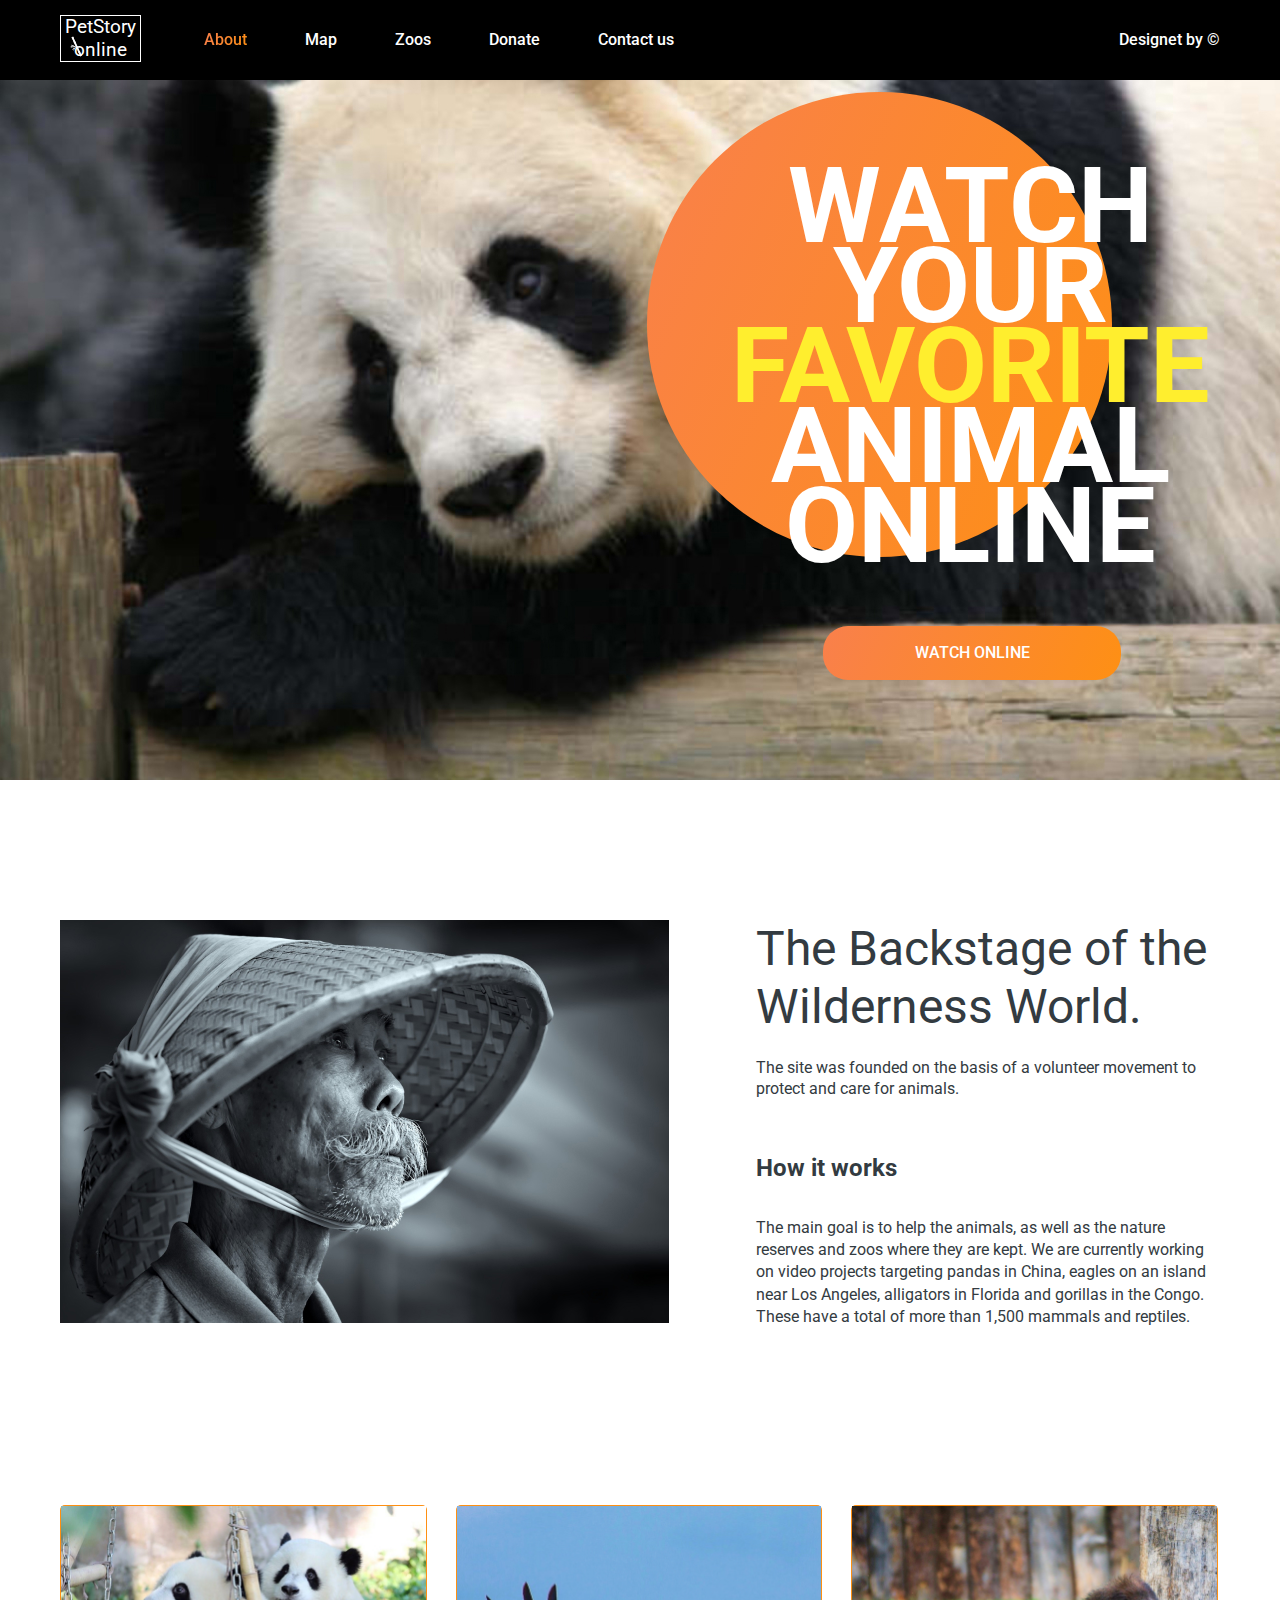
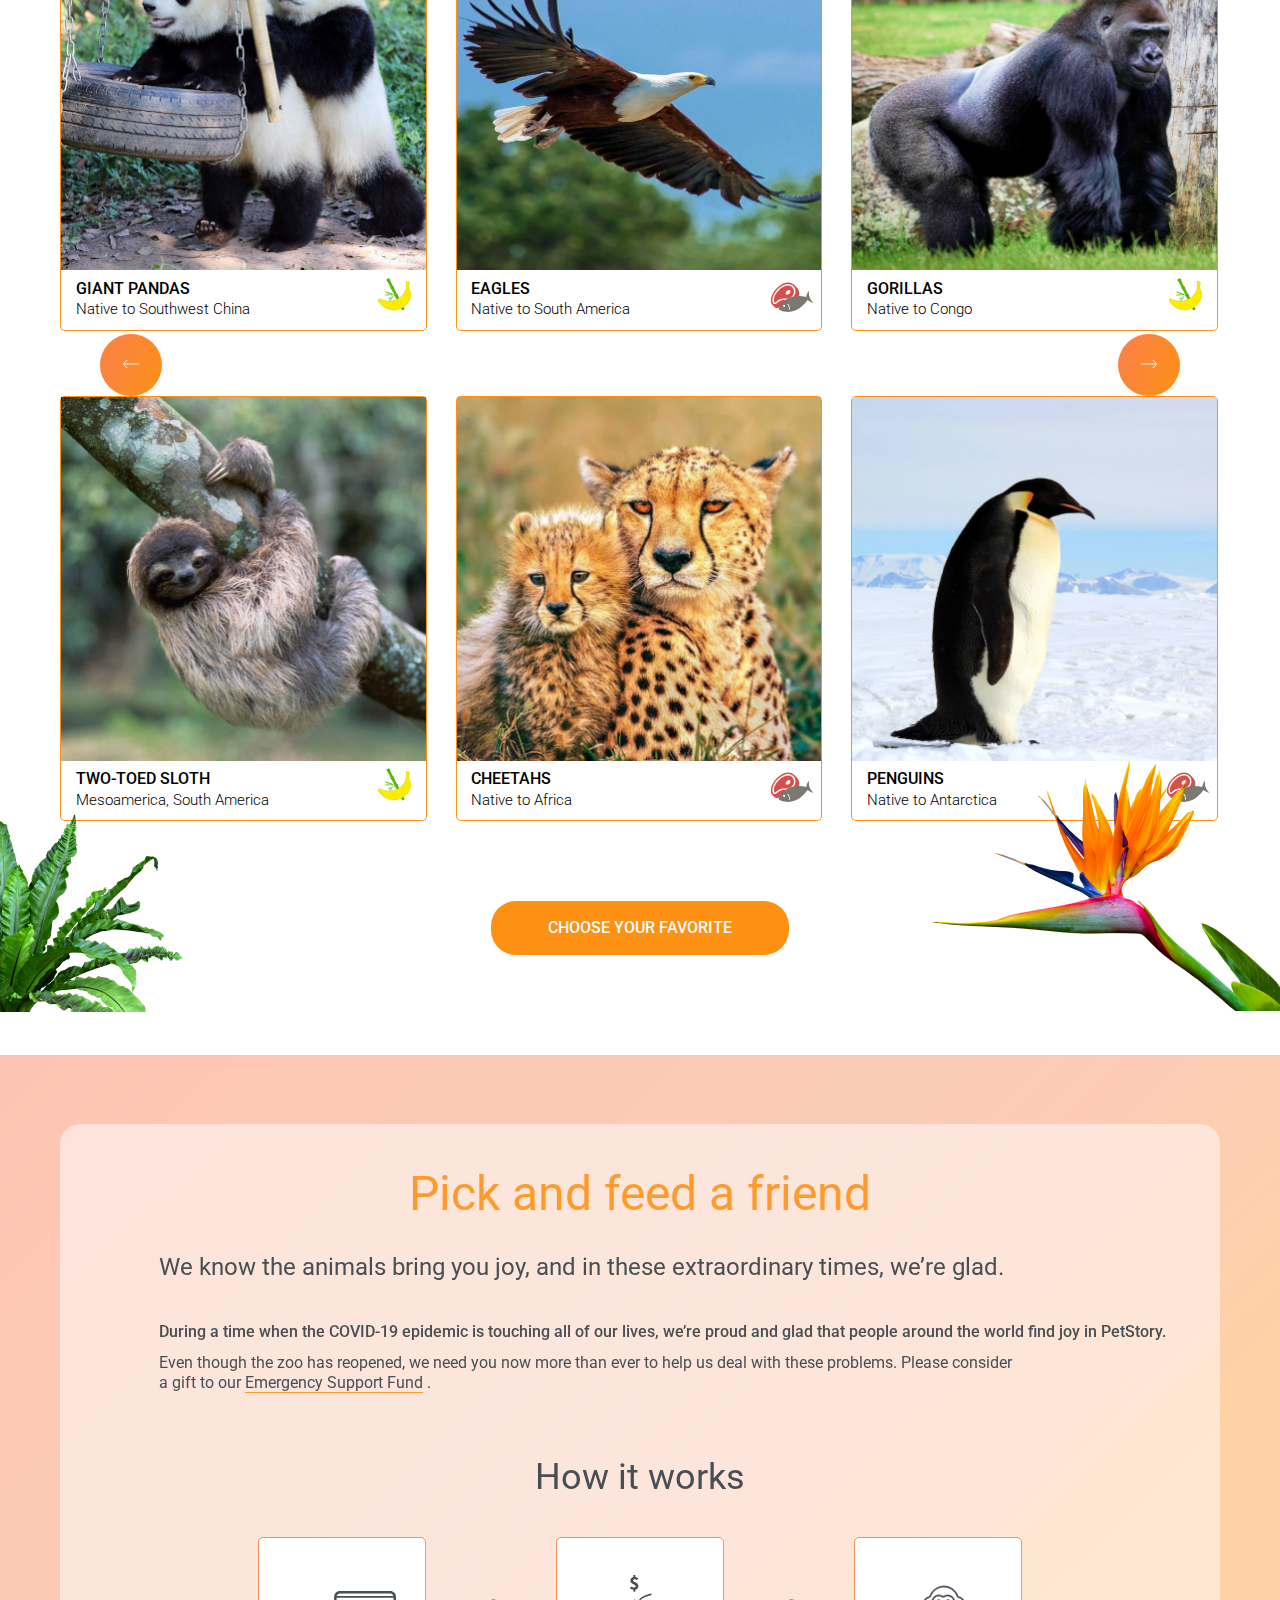
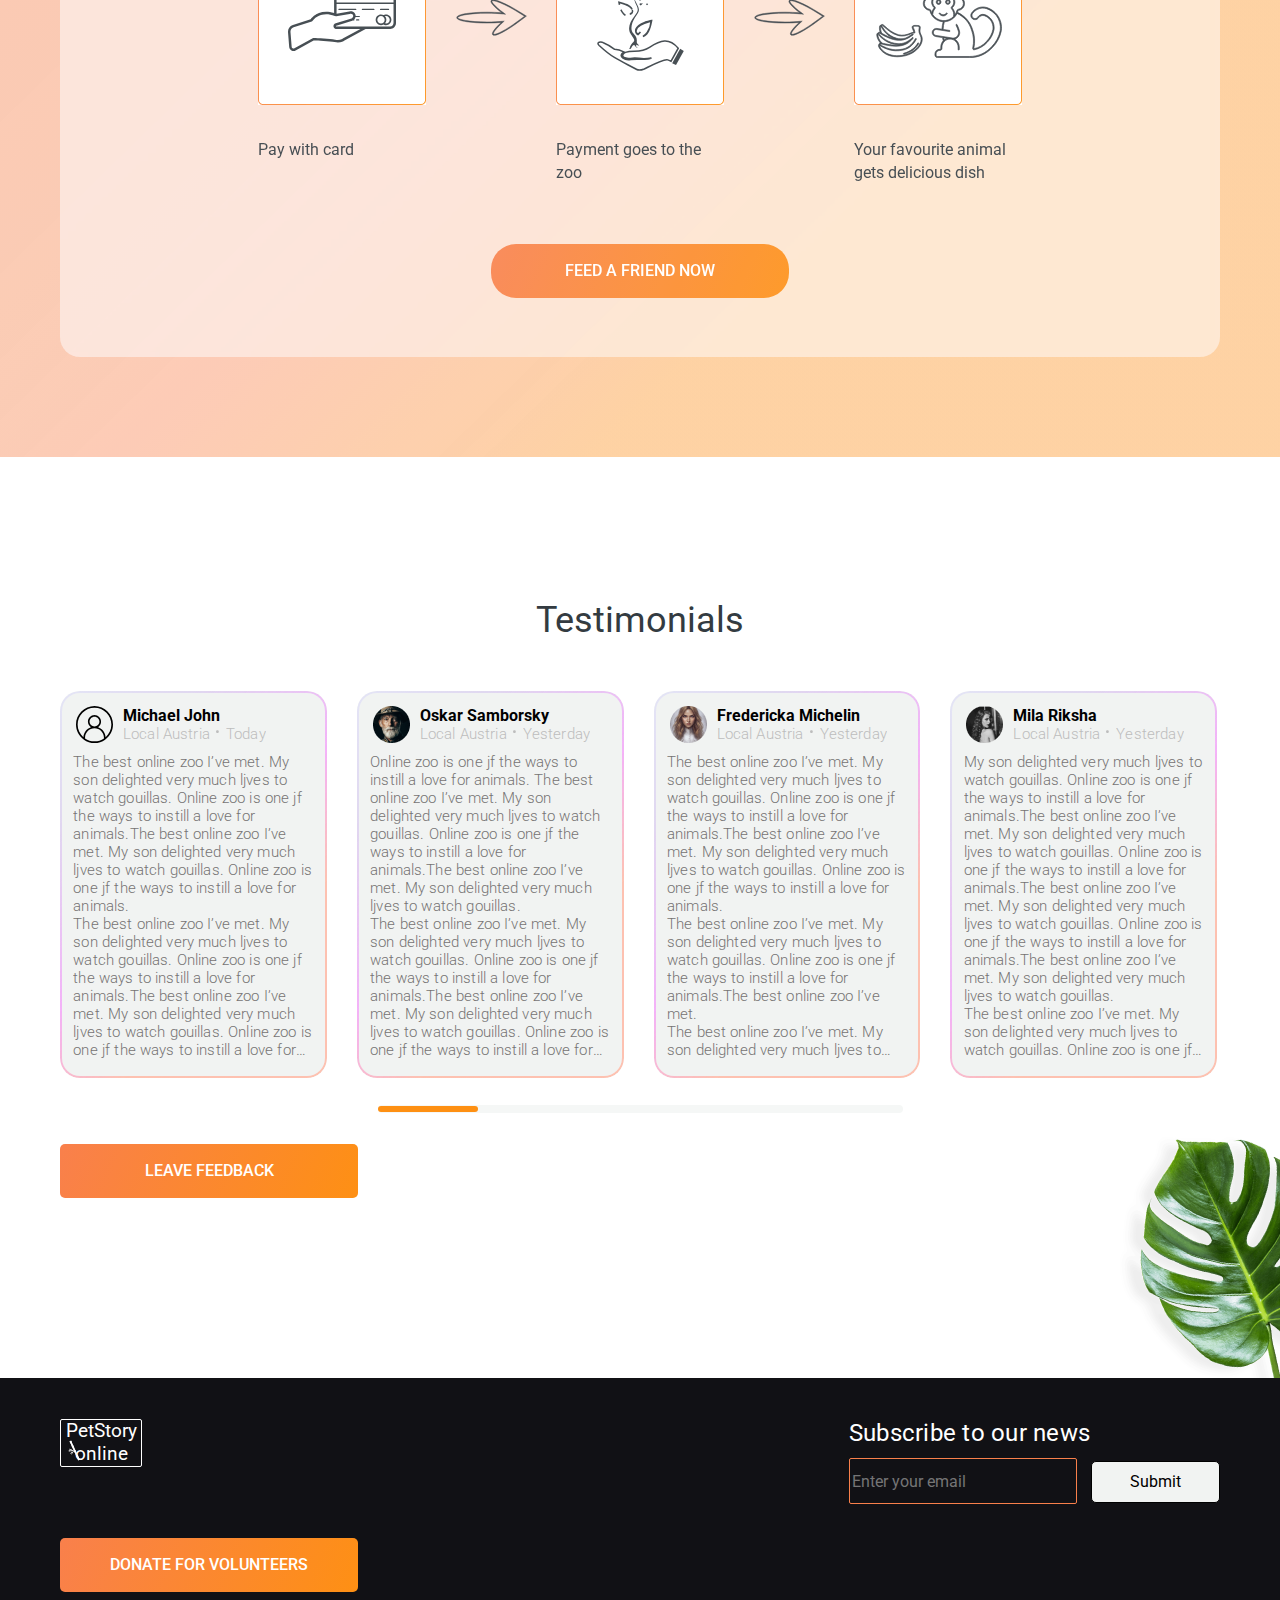
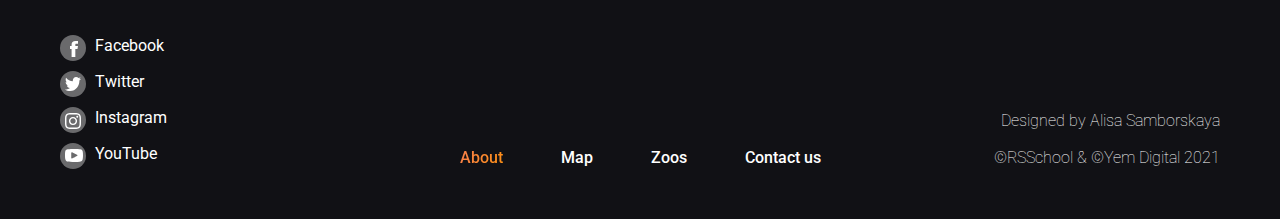
==== pages/main/index.html @ 72abf8b3 "feat: add project" ====
<!DOCTYPE html>
<html lang="en">
<head>
    <meta charset="UTF-8">
    <meta http-equiv="X-UA-Compatible" content="IE=edge">
    <meta name="viewport" content="width=device-width, initial-scale=1.0">
    <title>online-zoo</title>
    <link rel="preconnect" href="https://fonts.gstatic.com" crossorigin>
    <link href="https://fonts.googleapis.com/css2?family=Roboto:wght@100;300;400;500;700&display=swap" rel="stylesheet">
    <link rel="stylesheet" href="../../assets/style/normalize.css">
    <link rel="stylesheet" href="../main/style.css">
</head>
<body>
    <section class="section1">
        <header class="header">
            <div class="container container_header">
                <div class="wrapper-header"> 
                    <div class="logo logo_header">
                        <a class="a-logo" href="index.html">
                            <h1>PetStory online</h1>
                            <img class="bamboo " src="../../assets/icons/bamboo.svg" alt="bamboo">
                        </a>
                    </div>
                    <nav class="nav nav_burger">
                        <div class="window-close">
                            <span class="close-line line1"></span>
                            <span class="close-line line2"></span>
                        </div>
                        <ul class="nav-list nav-list_burger">
                            <li class="nav-item nav-item_burger">
                                <p>PetStory online</p>
                                <img class="bamboo bamboo_orange" src="../../assets/icons/bamboo_orange.svg" alt="bamboo">
                            </li>
                            <li class="nav-item nav-item_burger"><a class="about about_burger" href="index.html">About</a></li>
                            <li class="nav-item nav-item_burger"><a href="#">Map</a></li>
                            <li class="nav-item nav-item_burger"><a href="#">Zoos</a></li>
                            <li class="nav-item nav-item_burger"><a href="../donate/index.html">Donate</a></li>
                            <li class="nav-item nav-item_burger"><a href="#">Contact us</a></li>
                            <li class="nav-item nav-item_burger"><a class="designet" href="https://www.figma.com/">Designet by ©</a></li>
                        </ul>
                    </nav>
                    <div class="header-burger">
                        <span class="burger-line line-first"></span>
                        <span class="burger-line line-second"></span>
                        <span class="burger-line line-third"></span>
                    </div>
                </div>
            </div>
        </header>
        <div class="container"> 
            <div class="ellipse"></div>
            <h2 class="h2-sect1">
                Watch your <span class="favorite">favorite</span> animal online
            </h2>
            <form class="form-watch" action="#">
                <button class="button-watch">watch online</button>
            </form>
        </div>        
    </section>
    <section class="section2">
        <div class="container">
            <img class="flower" src="../../assets/images/flower_foto1.png" alt="flower">
            <div class="wrap-backstage">
                <img class="bamboo-cap" src="../../assets/images/bamboo-cap.jpg" alt="bamboo-cap">
                <div class="text-backstage">
                    <h2 class=" h2 h2-sect2">
                        The Backstage of the Wilderness World.
                    </h2>
                    <p class="the-site">
                        The site was founded on the basis of a volunteer
                        movement to protect and care for animals.
                    </p>
                    <h4 class="h4">How it works </h4>
                    <p class="main-goal">
                        The main goal is to help the animals,
                        as well as the nature reserves and zoos where they are kept.
                        We are currently working on video projects targeting pandas
                        in China, eagles on an island near Los Angeles, alligators
                        in Florida and gorillas in the Congo. These have a total of
                        more than 1,500 mammals and reptiles.
                    </p>
                </div>
            </div>
        </div>
    </section>
    <section class="section3">
        <div class="container">
            <!-- <div class="wrap-slider"> -->
                <!-- <div class="wrap-cards wrap-cards_dublicate">
                    <div class="card card1">
                        <img class="img-card" src="../../assets/images/coala.jpg" alt="coala">
                        <div class="discription">
                            <p class="animal-name">giant Pandas</p>
                            <p class="native">Native to Southwest China</p>
                            <img class="banana" src="../../assets/icons/banana-bamboo_icon.svg" alt="banana">
                        </div>
                    </div>
                    <div class="card card2">
                        <img class="img-card" src="../../assets/images/eagles.jpg" alt="eagles">
                        <div class="discription">
                            <p class="animal-name">Eagles</p>
                            <p class="native">Native to South America</p>
                            <img class="meet" src="../../assets/icons/meet-fish_icon.svg" alt="meet-fish">
                        </div>
                    </div>
                    <div class="card card3">
                        <img class="img-card" src="../../assets/images/gorillas.jpg" alt="gorillas">
                        <div class="discription">
                            <p class="animal-name">Gorillas</p>
                            <p class="native">Native to Congo</p>
                            <img class="banana" src="../../assets/icons/banana-bamboo_icon.svg" alt="banana">
                        </div>
                    </div>
                    <div class="card card4">
                        <img class="img-card" src="../../assets/images/lemur.jpg" alt="lemur">
                        <div class="discription">
                            <p class="animal-name">Two-toed Sloth</p>
                            <p class="native">Mesoamerica, South America</p>
                            <img class="banana" src="../../assets/icons/banana-bamboo_icon.svg" alt="banana">
                        </div>
                    </div>
                    <div class="card card5">
                        <img class="img-card" src="../../assets/images/cheetahs.jpg" alt="cheetahs">
                        <div class="discription">
                            <p class="animal-name">cheetahs</p>
                            <p class="native">Native to Africa</p>
                            <img class="meet" src="../../assets/icons/meet-fish_icon.svg" alt="meet-fish">
                        </div>
                    </div>
                    <div class="card card6">
                        <img class="img-card" src="../../assets/images/penguins.jpg" alt="penguins">
                        <div class="discription">
                            <p class="animal-name">Penguins</p>
                            <p class="native">Native to Antarctica</p>
                            <img class="meet" src="../../assets/icons/meet-fish_icon.svg" alt="meet-fish">
                        </div>
                    </div>
                </div> -->
                <div class="wrap-cards">
                    <div class="card card1">
                        <img class="img-card" src="../../assets/images/coala.jpg" alt="coala">
                        <div class="discription">
                            <p class="animal-name">giant Pandas</p>
                            <p class="native">Native to Southwest China</p>
                            <img class="banana" src="../../assets/icons/banana-bamboo_icon.svg" alt="banana">
                        </div>
                    </div>
                    <div class="card card2">
                        <img class="img-card" src="../../assets/images/eagles.jpg" alt="eagles">
                        <div class="discription">
                            <p class="animal-name">Eagles</p>
                            <p class="native">Native to South America</p>
                            <img class="meet" src="../../assets/icons/meet-fish_icon.svg" alt="meet-fish">
                        </div>
                    </div>
                    <div class="card card3">
                        <img class="img-card" src="../../assets/images/gorillas.jpg" alt="gorillas">
                        <div class="discription">
                            <p class="animal-name">Gorillas</p>
                            <p class="native">Native to Congo</p>
                            <img class="banana" src="../../assets/icons/banana-bamboo_icon.svg" alt="banana">
                        </div>
                    </div>
                    <div class="card card4">
                        <img class="img-card" src="../../assets/images/lemur.jpg" alt="lemur">
                        <div class="discription">
                            <p class="animal-name">Two-toed Sloth</p>
                            <p class="native">Mesoamerica, South America</p>
                            <img class="banana" src="../../assets/icons/banana-bamboo_icon.svg" alt="banana">
                        </div>
                    </div>
                    <div class="card card5">
                        <img class="img-card" src="../../assets/images/cheetahs.jpg" alt="cheetahs">
                        <div class="discription">
                            <p class="animal-name">cheetahs</p>
                            <p class="native">Native to Africa</p>
                            <img class="meet" src="../../assets/icons/meet-fish_icon.svg" alt="meet-fish">
                        </div>
                    </div>
                    <div class="card card6">
                        <img class="img-card" src="../../assets/images/penguins.jpg" alt="penguins">
                        <div class="discription">
                            <p class="animal-name">Penguins</p>
                            <p class="native">Native to Antarctica</p>
                            <img class="meet" src="../../assets/icons/meet-fish_icon.svg" alt="meet-fish">
                        </div>
                    </div>
                </div>
            <!-- </div> -->
            <div class="arrow-next">
                <img class="v-next" src="../../assets/icons/Vector-next.svg" alt="next">
            </div>
            <div class="arrow-prev">
                <img class="v-prev" src="../../assets/icons/Vector-prev.svg" alt="prev">
            </div>
            <form class="form-choose" action="#">
                <button class="btn button-choose">choose your favorite</button>
            </form>
            <img class="palm-min" src="../../assets/images/palm_foto_min.png" alt="palm">
            <img class="palm" src="../../assets/images/palm_foto.png" alt="palm">
            <img class="strelitzia" src="../../assets/images/strelitzia.png" alt="strelitzia">
        </div>
    </section>
    <section class="section4">
        <div class="container container_sect4">
            <div class="wrap-feed">
                <h2 class="h2 h2-sect4">Pick and feed a friend</h2>
                <p class="p-sect4 we-know">We know the animals bring you joy, and in these 
                    extraordinary times, we’re glad. 
                </p>
                <p class="p-sect4 during-a-time">During a time when the COVID-19 epidemic
                    is touching all of our lives, we’re proud
                    and glad that people around the world find joy in PetStory.
                </p>
                <p class="p-sect4 even-though">Even though the zoo has reopened,
                    we need you now more than ever to help us deal with these problems.
                    Please consider a gift to our <a href="../donate/index.html">Emergency Support Fund</a> . 
                </p>
                <h3 class="h3 h3-sect4">How it works</h3>
                <div class="wrap-widjet">
                    <div class="widjet widjet1">
                        <img class="background-img" src="../../assets/images/background.jpg" alt="background">
                        <p class="p-widjet">Pay with card</p>
                        <img class="pay" src="../../assets/icons/pay.svg" alt="pay">
                    </div>
                    <img class="vector vector1" src="../../assets/icons/Vector.svg" alt="Vector">
                    <img class="arrow-tablet arrow-tablet1" src="../../assets/icons/arrow-tablet.svg" alt="arrow">
                    <div class="widjet widjet2">
                        <img class="background-img" src="../../assets/images/background.jpg" alt="background">
                        <p class="p-widjet">Payment goes to the zoo</p> 
                        <img class="zoo" src="../../assets/icons/zoo.svg" alt="zoo">
                    </div>
                    <img class="vector vector2" src="../../assets/icons/Vector.svg" alt="Vector">
                    <img class="arrow-tablet arrow-tablet2" src="../../assets/icons/arrow-tablet.svg" alt="arrow">
                    <div class="widjet widjet3">
                        <img class="background-img" src="../../assets/images/background.jpg" alt="background">
                        <p class="p-widjet">Your favourite animal gets delicious dish</p>
                        <img class="monkey" src="../../assets/icons/monkey.svg" alt="monkey">
                    </div>
                </div>
                <form class="form-widjet" action="../donate/index.html">
                    <button class="btn btn-widjet">Feed a friend now</button>
                </form>
            </div>
        </div>
    </section>
    <section class="section5">
        <div class="container">
            <h3 class="h3 h3-sect5">Testimonials</h3>
                <div class="pop-up">
                    <div class="pop-up-content">
                        <div class="pop-up-close">
                            <span class="close-line line1"></span>
                            <span class="close-line line2"></span>
                        </div>
                        <div class="testimonial_pop-up">
                            <p class="name"><b>Michael John</b></p>                        
                            <div class="location">
                                <p class="text-testimonial local">Local Austria</p>
                                <img class="dot" src="../../assets/icons/dot.svg" alt="dot">
                                <p class="text-testimonial local">Today</p>
                            </div>
                            <div class="text-terminationals">
                                <p class="text-testimonial_pop-up">
                                    The best online zoo I’ve met. My son delighted very much ljves
                                    to watch gouillas. Online zoo is one jf the ways to instill a love
                                    for animals.The best online zoo I’ve met. My son delighted very much
                                    ljves to watch gouillas. Online zoo is one jf the ways to instill a love
                                    for animals.<br>
                                    The best online zoo I’ve met. My son delighted very much ljves to watch gouillas.
                                    Online zoo is one jf the ways to instill a love for animals.The best online zoo I’ve met.
                                    My son delighted very much ljves to watch gouillas. Online zoo is one jf the ways to instill a love for animals.
                                    
                                </p>
                            </div>
                        </div>
                    </div>
                </div>
            <div class="wrap-testimonials">
                <div class="testimonial testimonial1">
                    <p class="name"><b>Michael John</b></p>                        
                    <div class="location">
                        <p class="text-testimonial local">Local Austria</p>
                        <img class="dot" src="../../assets/icons/dot.svg" alt="dot">
                        <p class="text-testimonial local">Today</p>
                    </div>
                    <div class="text-terminationals">
                        <p class="text-testimonial">
                            The best online zoo I’ve met. My son delighted very much ljves
                            to watch gouillas. Online zoo is one jf the ways to instill a love
                            for animals.The best online zoo I’ve met. My son delighted very much
                            ljves to watch gouillas. Online zoo is one jf the ways to instill a love
                            for animals.<br>
                            The best online zoo I’ve met. My son delighted very much ljves to watch gouillas.
                            Online zoo is one jf the ways to instill a love for animals.The best online zoo I’ve met.
                            My son delighted very much ljves to watch gouillas. Online zoo is one jf the ways to instill a love for animals.
                            
                        </p>
                    </div>
                </div>
                <div class="testimonial testimonial2">
                    <p class="name"><b>Oskar Samborsky</b></p>                        
                    <div class="location">
                        <p class="text-testimonial local">Local Austria</p>
                        <img class="dot" src="../../assets/icons/dot.svg" alt="dot">
                        <p class="text-testimonial local">Yesterday</p>
                    </div>
                    <div class="text-terminationals">
                        <p class="text-testimonial">
                            Online zoo is one jf the ways to instill a love for animals.
                            The best online zoo I’ve met. My son delighted very much ljves
                            to watch gouillas. Online zoo is one jf the ways to instill a
                            love for animals.The best online zoo I’ve met. My son delighted
                            very much ljves to watch gouillas.<br> 
                            The best online zoo I’ve met. My son delighted very much ljves
                            to watch gouillas. Online zoo is one jf the ways to instill a
                            love for animals.The best online zoo I’ve met. My son delighted
                            very much ljves to watch gouillas. Online zoo is one jf the ways
                            to instill a love for animals.
                            The best online zoo I’ve met. My son delighted very much ljves to
                            watch gouillas. Online zoo is one jf the ways to instill a love for
                            animals.The best online zoo I’ve met. My son delighted very much ljves
                            to watch gouillas. Online zoo is one jf the ways to instill a love for animals.
                        </p>
                    </div>
                </div>
                <div class="testimonial testimonial3">
                    <p class="name"><b>Fredericka Michelin</b></p>                        
                    <div class="location">
                        <p class="text-testimonial local">Local Austria</p>
                        <img class="dot" src="../../assets/icons/dot.svg" alt="dot">
                        <p class="text-testimonial local">Yesterday</p>
                    </div>
                    <div class="text-terminationals">
                        <p class="text-testimonial">
                            The best online zoo I’ve met. My son delighted very much ljves
                            to watch gouillas. Online zoo is one jf the ways to instill a love
                            for animals.The best online zoo I’ve met. My son delighted very much
                            ljves to watch gouillas. Online zoo is one jf the ways to instill a love
                            for animals.<br>
                            The best online zoo I’ve met. My son delighted very much ljves to watch gouillas.
                            Online zoo is one jf the ways to instill a love for animals.The best online zoo I’ve met.<br>
                            The best online zoo I’ve met. My son delighted very much ljves to watch gouillas.
                            Online zoo is one jf the ways to instill a love for animals.The best online zoo I’ve met.
                            My son delighted very much ljves to watch gouillas. Online zoo is one jf the ways to instill a love for animals.
                        </p>
                    </div>
                </div>
                <div class="testimonial testimonial4">
                    <p class="name"><b>Mila Riksha</b></p>                        
                    <div class="location">
                        <p class="text-testimonial local">Local Austria</p>
                        <img class="dot" src="../../assets/icons/dot.svg" alt="dot">
                        <p class="text-testimonial local">Yesterday</p>
                    </div>
                    <div class="text-terminationals">
                        <p class="text-testimonial">
                            My son delighted very much ljves to watch gouillas. Online zoo is one
                            jf the ways to instill a love for animals.The best online zoo I’ve met.
                            My son delighted very much ljves to watch gouillas. Online zoo is one jf the 
                            ways to instill a love for animals.The best online zoo I’ve met. My son delighted
                            very much ljves to watch gouillas. Online zoo is one jf the ways to instill a love
                            for animals.The best online zoo I’ve met. My son delighted very much ljves to watch gouillas.<br>
                            The best online zoo I’ve met. My son delighted very much ljves to watch gouillas.
                            Online zoo is one jf the ways to instill a love for animals.The best online zoo I’ve met.
                            My son delighted very much ljves to watch gouillas. Online zoo is one jf the ways to instill a love for animals.                            
                        </p>
                    </div>
                </div>
                <div class="testimonial testimonial1">
                    <p class="name"><b>Michael John</b></p>                        
                    <div class="location">
                        <p class="text-testimonial local">Local Austria</p>
                        <img class="dot" src="../../assets/icons/dot.svg" alt="dot">
                        <p class="text-testimonial local">Today</p>
                    </div>
                    <div class="text-terminationals">
                        <p class="text-testimonial">
                            The best online zoo I’ve met. My son delighted very much ljves
                            to watch gouillas. Online zoo is one jf the ways to instill a love
                            for animals.The best online zoo I’ve met. My son delighted very much
                            ljves to watch gouillas. Online zoo is one jf the ways to instill a love
                            for animals.<br>
                            The best online zoo I’ve met. My son delighted very much ljves to watch gouillas.
                            Online zoo is one jf the ways to instill a love for animals.The best online zoo I’ve met.
                            My son delighted very much ljves to watch gouillas. Online zoo is one jf the ways to instill a love for animals.
                            
                        </p>
                    </div>
                </div>
                <div class="testimonial testimonial2">
                    <p class="name"><b>Oskar Samborsky</b></p>                        
                    <div class="location">
                        <p class="text-testimonial local">Local Austria</p>
                        <img class="dot" src="../../assets/icons/dot.svg" alt="dot">
                        <p class="text-testimonial local">Yesterday</p>
                    </div>
                    <div class="text-terminationals">
                        <p class="text-testimonial">
                            Online zoo is one jf the ways to instill a love for animals.
                            The best online zoo I’ve met. My son delighted very much ljves
                            to watch gouillas. Online zoo is one jf the ways to instill a
                            love for animals.The best online zoo I’ve met. My son delighted
                            very much ljves to watch gouillas.<br> 
                            The best online zoo I’ve met. My son delighted very much ljves
                            to watch gouillas. Online zoo is one jf the ways to instill a
                            love for animals.The best online zoo I’ve met. My son delighted
                            very much ljves to watch gouillas. Online zoo is one jf the ways
                            to instill a love for animals.
                            The best online zoo I’ve met. My son delighted very much ljves to
                            watch gouillas. Online zoo is one jf the ways to instill a love for
                            animals.The best online zoo I’ve met. My son delighted very much ljves
                            to watch gouillas. Online zoo is one jf the ways to instill a love for animals.
                        </p>
                    </div>
                </div>
                <div class="testimonial testimonial3">
                    <p class="name"><b>Fredericka Michelin</b></p>                        
                    <div class="location">
                        <p class="text-testimonial local">Local Austria</p>
                        <img class="dot" src="../../assets/icons/dot.svg" alt="dot">
                        <p class="text-testimonial local">Yesterday</p>
                    </div>
                    <div class="text-terminationals">
                        <p class="text-testimonial">
                            The best online zoo I’ve met. My son delighted very much ljves
                            to watch gouillas. Online zoo is one jf the ways to instill a love
                            for animals.The best online zoo I’ve met. My son delighted very much
                            ljves to watch gouillas. Online zoo is one jf the ways to instill a love
                            for animals.<br>
                            The best online zoo I’ve met. My son delighted very much ljves to watch gouillas.
                            Online zoo is one jf the ways to instill a love for animals.The best online zoo I’ve met.<br>
                            The best online zoo I’ve met. My son delighted very much ljves to watch gouillas.
                            Online zoo is one jf the ways to instill a love for animals.The best online zoo I’ve met.
                            My son delighted very much ljves to watch gouillas. Online zoo is one jf the ways to instill a love for animals.
                        </p>
                    </div>
                </div>
                <div class="testimonial testimonial4">
                    <p class="name"><b>Mila Riksha</b></p>                        
                    <div class="location">
                        <p class="text-testimonial local">Local Austria</p>
                        <img class="dot" src="../../assets/icons/dot.svg" alt="dot">
                        <p class="text-testimonial local">Yesterday</p>
                    </div>
                    <div class="text-terminationals">
                        <p class="text-testimonial">
                            My son delighted very much ljves to watch gouillas. Online zoo is one
                            jf the ways to instill a love for animals.The best online zoo I’ve met.
                            My son delighted very much ljves to watch gouillas. Online zoo is one jf the 
                            ways to instill a love for animals.The best online zoo I’ve met. My son delighted
                            very much ljves to watch gouillas. Online zoo is one jf the ways to instill a love
                            for animals.The best online zoo I’ve met. My son delighted very much ljves to watch gouillas.<br>
                            The best online zoo I’ve met. My son delighted very much ljves to watch gouillas.
                            Online zoo is one jf the ways to instill a love for animals.The best online zoo I’ve met.
                            My son delighted very much ljves to watch gouillas. Online zoo is one jf the ways to instill a love for animals.                            
                        </p>
                    </div>
                </div>
                <div class="testimonial testimonial1">
                    <p class="name"><b>Michael John</b></p>                        
                    <div class="location">
                        <p class="text-testimonial local">Local Austria</p>
                        <img class="dot" src="../../assets/icons/dot.svg" alt="dot">
                        <p class="text-testimonial local">Today</p>
                    </div>
                    <div class="text-terminationals">
                        <p class="text-testimonial">
                            The best online zoo I’ve met. My son delighted very much ljves
                            to watch gouillas. Online zoo is one jf the ways to instill a love
                            for animals.The best online zoo I’ve met. My son delighted very much
                            ljves to watch gouillas. Online zoo is one jf the ways to instill a love
                            for animals.<br>
                            The best online zoo I’ve met. My son delighted very much ljves to watch gouillas.
                            Online zoo is one jf the ways to instill a love for animals.The best online zoo I’ve met.
                            My son delighted very much ljves to watch gouillas. Online zoo is one jf the ways to instill a love for animals.
                            
                        </p>
                    </div>
                </div>
                <div class="testimonial testimonial2">
                    <p class="name"><b>Oskar Samborsky</b></p>                        
                    <div class="location">
                        <p class="text-testimonial local">Local Austria</p>
                        <img class="dot" src="../../assets/icons/dot.svg" alt="dot">
                        <p class="text-testimonial local">Yesterday</p>
                    </div>
                    <div class="text-terminationals">
                        <p class="text-testimonial">
                            Online zoo is one jf the ways to instill a love for animals.
                            The best online zoo I’ve met. My son delighted very much ljves
                            to watch gouillas. Online zoo is one jf the ways to instill a
                            love for animals.The best online zoo I’ve met. My son delighted
                            very much ljves to watch gouillas.<br> 
                            The best online zoo I’ve met. My son delighted very much ljves
                            to watch gouillas. Online zoo is one jf the ways to instill a
                            love for animals.The best online zoo I’ve met. My son delighted
                            very much ljves to watch gouillas. Online zoo is one jf the ways
                            to instill a love for animals.
                            The best online zoo I’ve met. My son delighted very much ljves to
                            watch gouillas. Online zoo is one jf the ways to instill a love for
                            animals.The best online zoo I’ve met. My son delighted very much ljves
                            to watch gouillas. Online zoo is one jf the ways to instill a love for animals.
                        </p>
                    </div>
                </div>
                <div class="testimonial testimonial3">
                    <p class="name"><b>Fredericka Michelin</b></p>                        
                    <div class="location">
                        <p class="text-testimonial local">Local Austria</p>
                        <img class="dot" src="../../assets/icons/dot.svg" alt="dot">
                        <p class="text-testimonial local">Yesterday</p>
                    </div>
                    <div class="text-terminationals">
                        <p class="text-testimonial">
                            The best online zoo I’ve met. My son delighted very much ljves
                            to watch gouillas. Online zoo is one jf the ways to instill a love
                            for animals.The best online zoo I’ve met. My son delighted very much
                            ljves to watch gouillas. Online zoo is one jf the ways to instill a love
                            for animals.<br>
                            The best online zoo I’ve met. My son delighted very much ljves to watch gouillas.
                            Online zoo is one jf the ways to instill a love for animals.The best online zoo I’ve met.<br>
                            The best online zoo I’ve met. My son delighted very much ljves to watch gouillas.
                            Online zoo is one jf the ways to instill a love for animals.The best online zoo I’ve met.
                            My son delighted very much ljves to watch gouillas. Online zoo is one jf the ways to instill a love for animals.
                        </p>
                    </div>
                </div>
            </div>
            <div class="line-scrol">
                <input class="scrol-range" type="range" min="0" max="7" step="1" value="0">
            </div>
            <form class="form_testimonials" action="#">
                <button class="btn2 btn-testimonials">leave feedback</button>
            </form>
            <img class="leav-foto" src="../../assets/images/leav_foto.png" alt="leav_foto">
        </div>
    </section>
    <footer class="footer">
        <div class="container">
            <div class="wrap-footer">
                    <div class="logo logo_footer">
                        <a class="a-logo_footer" href="index.html">
                            <p>PetStory online</p>
                            <img class="bamboo-footer" src="../../assets/icons/bamboo.svg" alt="bamboo">
                        </a>
                    </div>
                    <div class="email">
                        <p class="p-email">Subscribe to our news</p>
                        <form class="form-email" action="#">
                                <input class="input-email" type="email" name="email" placeholder="Enter your email" required>
                                <button class="btn-submit" type="submit">Submit</button>
                        </form>
                    </div>
                    <form class="form-btn_footer" action="../donate/index.html">
                        <button class="btn2 btn-footer">donate for volunteers</button>
                    </form>
                    <div class="social-network">
                        <div class="social fb">
                            <a href="https://ru-ru.facebook.com/">
                                <span class="bg-img_social"></span>
                                <img class="img-fb" src="../../assets/icons/Fb.svg" alt="fb">
                                <span class="soc-link_name">Facebook</span> 
                            </a>
                        </div>
                        <div class="social twitter">
                            <a href="https://twitter.com/?lang=ru">
                                <span class="bg-img_social"></span>                                
                                <img class="img-Twitter" src="../../assets/icons/Twitter.svg" alt="Twitter">
                                <span class="soc-link_name">Twitter</span>
                            </a>
                        </div>
                        <div class="social insta">
                            <a href="https://www.instagram.com/">
                                <span class="bg-img_social"></span>                               
                                <img class="img-insta" src="../../assets/icons/insta.svg" alt="insta">
                                <span class="soc-link_name">Instagram</span>
                            </a>
                        </div>
                        <div class="social YouTube">
                            <a href="https://www.youtube.com/">
                                <span class="bg-img_social"></span>                                
                                <img class="img-YouTube" src="../../assets/icons/YouTube.svg" alt="YouTube">
                                <span class="soc-link_name">YouTube</span>
                            </a>
                        </div>              
                    </div>
                    <ul class="nav-list nav-list-footer">
                        <li class="nav-item nav-item_footer"><a class="about" href="index.html">About</a></li>
                        <li class="nav-item nav-item_footer"><a href="#">Map</a></li>
                        <li class="nav-item nav-item_footer"><a href="#">Zoos</a></li>
                        <li class="nav-item nav-item_footer"><a class="contact-footer" href="#">Contact us</a></li>
                    </ul>
                    <div class="p-designed">
                        <p class="desing">Designed by Alisa Samborskaya</p>
                        <p class="desing rsschool">©RSSchool & ©Yem Digital 2021</p>
                    </div>
            </div> 
        </div>
    </footer>
    <script src="index.js"></script>
</body>
</html>
---- pages/main/style.css ----
html {
    font-family: Roboto;
    font-style: normal;
    font-weight: 400;
}
body {
    max-width: 100%;
    box-sizing: border-box;
    overflow-x: hidden;
}
.container {
    width: 1160px;
    margin: 0 auto;
    overflow: hidden;
}
.section1 {
    height: 780px;
    background-image: url(../../assets/images/GiantPanda.jpg);
    background-position: center;
    background-repeat: no-repeat;
    position: relative;
    margin-bottom: 140px;

}
.header {
    width: 100%;
    height: 80px;
    background: #000000;
    backdrop-filter: blur(2px);
}
.wrapper-header {
    display: flex;
    align-items: center;
}
.logo {
    width: 93px;
    height: 52px;
    margin-top: 14px;
    margin-right: 63px;
}
.bamboo {
    position: absolute;
    left: 9.79px;
    top: 21.09px;
}
.a-logo {
    position: relative;
    text-decoration: none;
}
.a-logo h1 {
    font-style: normal;
    font-weight: 400;
    font-size: 19.0145px;
    line-height: 120%;
    text-align: center;
    color: #FFFFFF;
    border: 1.18841px solid #FFFFFF;    
}
.a-logo:hover {
    cursor: pointer;
}
.header-burger {
    display: none;
}
.nav {
    width: 100%;
}
.nav-list {
    display: flex;
    align-items: center;
    justify-content: flex-start;
    flex-wrap: wrap;
    list-style: none;
    padding: 0;
    width: 100%;
    margin-top: 29px;
}
.nav-item:first-child {
    display: none;
}
.nav-item a {
    font-family: 'Roboto';
    font-style: normal;
    font-weight: 500;
    font-size: 16px;
    line-height: 140%;
    color: #FFFFFF;
    margin-right: 58px;
    text-decoration: none;
}
.nav-item a:hover {
    background: linear-gradient(113.96deg, #F9804B 1.49%, #FE9013 101.44%);
    -webkit-background-clip: text;
    -webkit-text-fill-color: transparent;
    background-clip: text;
}
.nav-item .designet {
    margin-right: 0;
}
li:last-child { 
    margin-left: auto;
    margin-right: 0;
}
.about {
    background: linear-gradient(113.96deg, #F9804B 1.49%, #FE9013 101.44%);
    -webkit-background-clip: text;
    -webkit-text-fill-color: transparent;
    background-clip: text;
}
.about:hover {
    pointer-events: none;
}
.ellipse {
    width: 465px;
    height: 465px;
    background: linear-gradient(113.96deg, #F9804B 1.49%, #FE9013 101.44%);
    border-radius: 50%;
    position: absolute;
    top: 92px;
    left: calc(50% - 465px/2 + 239.5px);
}
.h2-sect1 {
    position: absolute;
    width: 500.31px;
    height: 400px;
    left: calc(50% - 500.31px/2 + 330.15px);
    top: 166px;
    font-family: 'Roboto';
    font-style: normal;
    font-weight: 700;
    font-size: 106.496px;
    line-height: 75%;
    text-align: center;
    text-transform: uppercase;
    color: #FFFFFF;
    margin: 0;
}
.favorite {
    color: #FFEE2E;
}
.button-watch {
    position: absolute;
    width: 298px;
    height: 54px;
    left: calc(50% - 298px/2 + 332px);
    top: 626px;
    background: linear-gradient(113.96deg, #F9804B 1.49%, #FE9013 101.44%);
    border-radius: 25px;
    border-style: none;
    font-style: normal;
    font-weight: 500;
    font-size: 16px;
    line-height: 140%;
    text-align: center;
    text-transform: uppercase;
    color: #FFFFFF;
}
.button-watch:hover, .btn:hover, .btn2:hover {
    background: #E47209;
    cursor: pointer;
}
.button-watch:active, .btn:active, .btn2:active {
    background: #4B9200;
    cursor: pointer;
}
.button-watch:disabled, .btn:disabled, .btn2:disabled {
    background: #767474;
    cursor: pointer;
}
.section2 {
    position: relative;
    margin-bottom: 160px;
}
.wrap-backstage {
    display: flex;
    align-items: flex-start;
    width: 100%;

}
.bamboo-cap {
    width: 609px;
    margin-right: 87px;
}
.text-backstage {
   flex: 1;
}
.h2 {
    font-weight: 400;
    font-size: 48px;
    line-height: 120%;
    color: #333B41;
    margin-top: 0;
    margin-bottom: 23px;
}
.the-site {
    font-size: 16px;
    line-height: 130%;
    color: #333B41;
    margin-bottom: 54px;
}
.h4 {
    font-size: 24px;
    line-height: 120%;
    color: #333B41;
    margin-bottom: 34px;
}
.main-goal {
    font-size: 16px;
    line-height: 140%;
    color: #333B41;    
}
.flower {
    position: absolute;
    right: 0;
    top: -125px;
}
.section3 {
    position: relative;
    overflow: hidden;
}
/* .wrap-slider {
    position: relative;
    width: 100%;
    display: flex;
} */
.wrap-cards {
    position: relative;
    width: 100%;
    display: grid;
    grid-template-columns: repeat(3, 31.6%);
    grid-template-rows: repeat(2, 1fr);
    gap: 20px 30px;
    margin-bottom: 80px;
    animation: 0.5s ease-in-out;
}
/* .wrap-cards_dublicate {
    display: none;
}
.wrap-cards_next {
    display: block;
}
.wrap-cards_next {
    position: absolute;
    top: 0;
} */
.to-left {
animation-name: left;
}
.to-right {
    animation-name: right;
    animation-direction: reverse;
}
.from-left {
    animation-name: left;
    animation-direction: reverse;
}
.from-right {
    animation-name: right;
}

@keyframes left {
    from {
        left: 0;
    }
    to {
        left: -100%;
    }
}
@keyframes right {
    from {
        left: 100%;
    }
    to {
        left: 0;
    }
}
.card {
    position: relative;
    border: 1px solid transparent;
    background: linear-gradient(113.96deg, #FE9013 101.44%, #F9804B 1.49%);
    box-shadow: inset 0px 0px 0px 100vw #fff;
    border-radius: 5px;
    transition-duration: 1s;
}

.card:hover .discription {
    transform: 1s;
    transform: translate(0, -70px);
    box-shadow: 0 -5px 10px 10px rgba(0,0,0,0.6); 
}
.card:hover .img-card {
    transform: scale(1.05, 1.05);
    background: rgba(0, 0, 0, 1);
    opacity: 0.6;
}
.img-card {
    max-width: 100%;
    background-color: #000000;
    opacity: 1;
    position: relative;
    transform: 1s;
}
.discription {
    height: 52px;
    position: relative;
    padding-left: 4%;
    transform: 1s;
}
.animal-name {
    font-weight: 500;
    font-size: 16px;
    line-height: 140%;
    text-transform: uppercase;
    margin-top: 3px;
    margin-bottom: 0;
}
.native {
    font-weight: 300;
    font-size: 15px;
    line-height: 120%;
    margin: 0;
}
.banana {
    position: absolute;
    top: 0;
    right: 15px;
}
.meet {
    position: absolute;
    top: 0;
    right: 7px;
}
.arrow-next, .arrow-prev {
    width: 62px;
    height: 62px;
    background: linear-gradient(113.96deg, #F9804B 1.49%, #FE9013 101.44%);
    border-radius: 50%;
    position: absolute;
    top: 403px;
    right: 140px;
}
.arrow-prev {
    left: 140px;

}
.v-next, .v-prev {
    position: absolute;
    top: 25px;
    right: 22px;
}
.arrow-next:hover, .arrow-prev:hover {
    cursor: pointer;
}
.arrow-next:active, .arrow-prev:active {
    cursor: pointer;
    background: #4B9200;
}
.btn {
    width: 298px;
    height: 54px;
    background: #FE9013;
    border-radius: 25px;
    border-style: none;
    color: #FFFFFF;
    font-weight: 500;
    font-size: 16px;
    line-height: 140%;
    text-align: center;
    text-transform: uppercase;
    margin: 0 auto;
    display: block;
    margin-bottom: 100px;
}
.palm-min {
    display: none;
}
.palm {
    position: absolute;
    left: 0;
    top: 646px;
}
.strelitzia {
    position: absolute;
    right: 0;
    top: 831px;
}
.section4 {
    background: linear-gradient(315.75deg, rgba(254, 210, 144, 0.7) 30.06%, #FEBDAB 100.95%, rgba(254, 210, 144, 0.7) 106.36%), linear-gradient(315.75deg, rgba(254, 189, 171, 0.74) 30.06%, rgba(243, 169, 248, 0.66) 50.74%, #E0D8F0 80.49%, #EAF7FE 127.9%, #EAF7FE 149.54%), linear-gradient(315.75deg, rgba(254, 189, 171, 0.74) 30.06%, rgba(243, 169, 248, 0.66) 50.74%, #E0D8F0 80.49%, #EAF7FE 127.9%, #EAF7FE 149.54%);
    opacity: 0.9;
    padding-top: 69px;
    padding-bottom: 100px;
    margin-bottom: 140px;
}
.wrap-feed {
    width: 100%;
    background: rgba(253, 253, 255, 0.52);;
    backdrop-filter: blur(2px);
    border-radius: 20px;
    padding-top: 41px;
}
.h2-sect4 {
    line-height: 120%;
    text-align: center;
    color: #FE9013;
    margin-top: 0;
    margin-bottom: 30px;
}
.p-sect4 {
    color: #333B41;
    margin-left: 99px;
}
.we-know {
    font-size: 24px;
    line-height: 120%;
    margin-bottom: 40px;
}
.during-a-time {
    font-weight: 500;
    font-size: 16px;
    line-height: 130%;
    margin-bottom: 10px;
    
}
.even-though {
    max-width: 863px;
    font-size: 16px;
    line-height: 130%;
    margin-bottom: 60px;
    margin-top: 0;
}
.p-sect4 a {
    text-decoration: none;
    color: #333B41;
    border-bottom: 1px solid #FE9013;;
}
.h3 {
    text-align: center;
    font-size: 36px;
    font-weight: 400;
    line-height: 130%;
    color: #333B41;
}
.wrap-widjet {
    display: grid;
    grid-template-columns: repeat(3, 168px);
    gap: 130px;
    justify-content: center;
    margin-bottom: 60px;
}
.wrap-widjet, .widjet {
    position: relative;
}
.monkey, .pay, .zoo, .vector {
    position: absolute;
    left: 22px;
    top: 48px;
}
.pay {
    left: 30px;
    top: 54px;
}
.zoo {
    left: 41px;
    top: 38px;
}
.arrow-tablet {
    display: none;
}
.vector1{
    left: 396px;
    top: 62px;
}
.vector2{
    left: 694px;
    top: 62px;
}
.p-widjet {
    font-size: 16px;
    line-height: 140%;
    color: #333B41;
    margin-top: 30px;
    margin-bottom: 0;
}
.btn-widjet {
    background: linear-gradient(113.96deg, #F9804B 1.49%, #FE9013 101.44%);
    margin-bottom: 0;
}
.form-widjet {
    padding-bottom: 59px;
}
.section5 {
    position: relative;
    overflow: hidden;
}
.h3-sect5 {
    margin: 0 0 47px;
}
.pop-up {
    display: none;
}
.wrap-testimonials {
    display: grid;
    margin-bottom: 27px;
    grid-template-columns: repeat(12, 23%);
    gap: 30px;
    transition-duration: 1s;
}
.testimonial {
    position: relative;
    max-width: 100%;
    background: #F1F3F2;
    border-radius: 20px;
    transition-duration: 1s;
}
.wrap-testimonial-next {
    transform: translateX(-267px);
    transition-duration: 1s;
}
.wrap-testimonial-prev {
    transform: translateX(267px);
    transition-duration: 1s;
}
.testimonial::after {
    position: absolute;
    content: "";
    border-radius: 20px;
    inset: 0;
    padding: 2px;
    background: linear-gradient(315.75deg, rgba(254, 189, 171, 0.74) 30.06%, rgba(243, 169, 248, 0.66) 50.74%, #e0d8f0 80.49%, #eaf7fe 127.9%, #eaf7fe 149.54%), linear-gradient(315.75deg, rgba(254, 189, 171, 0.74) 30.06%, rgba(243, 169, 248, 0.66) 50.74%, #e0d8f0 80.49%, #eaf7fe 127.9%, #eaf7fe 149.54%);
    -webkit-mask: linear-gradient(#fff 0 0) content-box, linear-gradient(#fff 0 0);
    -webkit-mask-composite: xor;
    mask-composite: exclude;
}
.testimonial1, .testimonial2, .testimonial3, .testimonial4 {
    background-image: url(../../assets/icons/user_icon.svg);
    background-position: 16px 15px;
    background-repeat: no-repeat;
}
.testimonial2 {
    background-image: url(../../assets/images/Oskar.png);
}
.testimonial3 {
    background-image: url(../../assets/images/Fredericka.png);
}
.testimonial4 {
    background-image: url(../../assets/images/Mila.png);
}
.name {
    font-size: 16px;
    line-height: 120%;
    color: #000000;
    padding-left: 63px;
    margin: 15px 0 0;

}
.location {
    display: flex;
    justify-content: start;
    padding-left: 63px;
    position: relative;
}
.dot {
    position: absolute;
    left: 156px;
    top: 5px;
}
.text-terminationals {
    width: 90%;
    margin: 0 auto;
    padding-bottom: 19px;
}
.text-testimonial {
    font-weight: 300;
    font-size: 15px;
    line-height: 120%;
    letter-spacing: 0.01em;
    color: #767474;
    margin: 0;
    -webkit-line-clamp: 17;
    display: -webkit-box;
    -webkit-box-orient: vertical;
    overflow: hidden;
}
.local {
    color: #BDBDBD;
    margin: 0 16px 10px 0;
}
.scrol-range {
    -webkit-appearance: none;
    -moz-appearance: none;
    appearance: none;
    width: 525px;
    height: 8px;
    background: #F5F7F6;
    border-radius: 5px;
}
.scrol-range::-webkit-slider-thumb {
    width: 100px;
    height: 6px;
    -webkit-appearance: none;
    background: #FE9013;
    border-radius: 5px;
}
.line-scrol {
    display: flex;
    justify-content: center;
    margin-bottom: 31px;
}
 .scrol-range:hover {
    cursor: pointer;
}
.btn2, .btn-footer {
    width: 298px;
    height: 54px;
    font-weight: 500;
    font-style: normal;
    font-size: 16px;
    line-height: 140%;
    text-align: center;
    text-transform: uppercase;
    color: #FFFFFF;
    background: linear-gradient(113.96deg, #F9804B 1.49%, #FE9013 101.44%);
    border-style: none;
    text-decoration: none;
    margin-bottom: 180px;
    border-radius: 5px;
}
.leav-foto {
    position: absolute;
    right: 0;
    top: 502px;
}
.footer {
    background: #111115;
    padding: 41px 0 50px;
}
.wrap-footer {
    display: grid;
    grid-template-columns: 1fr auto 1fr;;
    gap: 34px 0;
}
.logo_footer {
    width: 82px;
    height: 52px;
    margin-bottom: 0;
    border-radius: 2px;
    margin-top: 0;
}
.a-logo_footer {
    position: relative;
    text-decoration: none; 
}
.a-logo_footer p {
    font-style: normal;
    font-weight: 400;
    font-size: 19.0145px;
    line-height: 120%;
    text-align: center;
    color: #FFFFFF;
    border: 1.18841px solid #FFFFFF;
    border-radius: 2px; 
    margin: 0;
}
.bamboo-footer {
    position: absolute;
    left: 7.79px;
    top: 21.09px;
}
.email {
    grid-column: 2/4;
    justify-self: end;
}

.form-email {
    display: inline-block;
}
.p-email {
    font-size: 24px;
    line-height: 120%;
    letter-spacing: 0.01em;
    color: #FFFFFF;
    margin: 0 0 10px;
}
.input-email {
    background: transparent;
    border: 0.7px solid #F9804B;
    border-radius: 2px;
    width: 222px;
    height: 42px;
    font-size: 16px;
    line-height: 140%;
    color: #BDBDBD;
    margin-right: 10px;
}
.btn-submit {
    width: 129px;
    height: 42px;
    font-size: 16px;
    line-height: 140%;
    color: #000000;
    background: #F1F3F2;
    border: 1px solid #000000;
    border-radius: 5px;
}
.btn-submit:hover {
    cursor: pointer;
}
.btn-submit:active {
    color: #4B9200;
    border: 1px solid #4B9200;;
    cursor: pointer;
}
.form-btn_footer {
    grid-column: 1/4;
}
.btn-footer {
    margin-bottom: 0;    
}
.social-network {
    padding-top: 9px;
}
.social {
    position: relative;
    margin-bottom: 10px;
    height: 26px;
}
.bg-img_social {
    width: 26px;
    height: 26px;
    background: rgba(196, 196, 196, 0.5);
    border-radius: 50%;
    position: absolute;
}
.soc-link_name {
    padding-left: 35px;
}
.social:last-child {
    margin-bottom: 0;
}
.social a {
    font-size: 16px;
    line-height: 140%;
    color: #FFFFFF;
    text-decoration: none;
}
.social:hover a {
    color: #E47209;
}
.social:hover .bg-img_social{
    background: rgba(228, 114, 9, 0.5);
} 
.social:active a {
    color: #4B9200;
}
.social:active .bg-img_social {
    background: rgba(75, 146, 0, 0.5);
}
.img-YouTube, .img-fb, .img-insta, .img-Twitter {
    position: absolute;
    left: 5px;
    top: 6px;
}
.img-fb {
    left: 10px;
}
.nav-list-footer {
    margin-bottom: 0;
    align-self: end;
}
.nav-item .contact-footer {
    margin-right: 0;
}
.nav-item_footer:first-child {
    display: block;
}
.p-designed{
    align-self: end;
}
.desing {
    text-align: end;
    font-weight: 100;
    font-size: 16px;
    line-height: 130%;
    color: #FFFFFF;
    margin-bottom: 10px;
}
.rsschool {
    margin-bottom: 0;
}
@media (max-width: 1500px) {
    .flower {
        display: none;
    }
    .palm-min {
        display: block;
        position: absolute;
        top: 905px;
        left: 0;
    }
    .palm {
        display: none;
    }
}
@media (max-width: 1350px) {
    .wrap-cards {
        gap: 65px 29px;
    }
    .arrow-next {
        right: 100px;
        top: 429px;
    }
    .arrow-prev {
        left: 100px;
        top: 429px;
    }
}

@media (max-width: 1220px) {
    .container {
        width: 100%;
    }
    .ellipse {
        right: 228px;
        left: auto;
    }
    .h2-sect1 {
        right: 170px;
        left: auto;
    }
    .button-watch {
        right: 319px;
        left: auto;
    }
    .flower {
        display: none;
    }
}

@media all and (max-width: 1130px) {
    .arrow-next, .arrow-prev {
        top: 415px;
    }
}
@media all and (max-width: 1000px) {
    .section1 {
        height: 584px;
        margin-bottom: 100px;
    }
    .container {
        width: 940px;
    }
    .header {
        position: relative;
        z-index: 1;
    }
    .nav-item a {
        margin-right: 48px;
    }
    .ellipse {
        width: 367px;
        height: 367px;
        right: 178px;
        top: 69px;
    }
    .h2-sect1 {
        font-size: 85px;
        line-height: 75%;
        right: 36px;
        top: 122.8px;
    }
    .button-watch {
        right: 137px;
        top: 483px;
    }
    .section2 {
        margin-bottom: 122px;
    }
    .bamboo-cap {
        width: 455px;
        height: 408px;
        margin-right: 31px;
        padding-top: 8px;
    }
    .h2 {
        font-size: 48px;
        line-height: 120%;
    }
    .the-site {
        margin-bottom: 53px;
    }
    .the-site, .main-goal {
        font-size: 16px;
        line-height: 130%;
    }
    .main-goal {
        line-height: 140%;
    }
    .h4 {
        font-size: 24px;
        line-height: 120%;
    }
    .wrap-cards {
        gap: 91px 28px;
        margin-bottom: 78px;
    }
    .arrow-next {
        top: 369px;
        right: 322px;
    }
    .arrow-prev {
        top: 369px;
        left: 323px;
    }
    .palm-min {
        top: 876px;
    }
    .strelitzia {
        width: 241px;
        height: 180px;
        top: 896px;
    }
    .button-choose {
        margin-bottom: 140px;
    }
    .section4 {
        padding: 30px 0 50px;
        margin-bottom: 102px;
    }
    .wrap-feed {
        padding-top: 30px;
    }
    .h2-sect4 {
        margin-bottom: 21px;
    }
    .p-sect4 {
        font-size: 16px;
        line-height: 130%;
        padding: 0 49px 0 48px;
        margin-left: 0;
        margin-bottom: 10px;
    }
    .we-know {
        font-size: 24px;
        line-height: 120%;
        margin: 0 0 20px;
    }
    .during-a-time {
        max-width: 813px;
    }
    .even-though {
        max-width: 863px;
        margin-top: 0;
    }
    .h3-sect4 {
        margin: 41px 0 40px;
    }
    .wrap-widjet {
        margin-bottom: 72px;
    }
    .p-widjet {
        margin-top: 24px;
    }
    .form-widjet {
        padding-bottom: 50px;
    }
    .vector {
        width: 69px;
        height: 35.08px;
        left: 287px;
    }
    .vector2 {
        left: 587px;
    }
    .h3-sect5 {
        margin-bottom: 28px;
    }
    .wrap-testimonials {
        grid-template-columns: repeat(12, 31.1%);
        margin-bottom: 18px;
    }
    .local {
        margin-bottom: 17px;
    }
    .testimonial4 {
        display: none;
    }
    .line-scrol {
        margin-bottom: 52px;
    }
    .line-scrol1 {
        width: 75px;
    }
    .line-scrol2 {
        width: 315px;
    }
    .leav-foto {
        width: 205.98px;
        top: 500px;
    }
    .btn-testimonials {
        margin-bottom: 140px;
    }
    .footer {
        padding: 40px 0 50px;
    }
    .wrap-footer {
        padding-left: 13px;
    }
    .form-email {
        margin-right: 20px;
    }
    .p-email {
        margin-bottom: 12px;
    }
    .nav-list-footer {
        margin-bottom: 0;
    }
}
@media (max-width:980px) {
    .container {
        width: 98%;
    }
    .ellipse {
        width: 337.6px;
        height: 337.6px;
    }
    .h2-sect1 {
        max-width: 330px;
        height: auto;
        font-size: 65px;
        line-height: 75%;
    }
    .arrow-next, .arrow-prev {
        top: 355px;
        right: 10px;
    }
    .arrow-prev {
        left: 10px;
    }
    .wrap-testimonials {
        gap: 25px;
    }
}
@media (max-width:768px) {
    /* * {
        outline: 1px solid #f00 !important;
    }  */
    .container_header {
        width: 100%;
    }
    .header {
        position: fixed;
        z-index: 100;
    }
    .section1 {
        margin-bottom: 60px;
    }
    .wrapper-header {
        justify-content: space-between;
    }
    .logo {
        padding-left: 10px;
    }
    .bamboo {
        left: 17px;
    }
    .header-burger {
        display: block;
        width: 35px;
        height: 32px;
        position: relative;
    }
    .header-burger:hover {
        transition-duration: 1s;
        cursor: pointer;
    }
    .burger-line {
        margin: 0 auto;
        width: 26.25px;
        height: 2.67px;
        background: #FFFFFF;
        position: absolute;
    }
    .line-first {
        top: 25%;
    }
    .line-third {
        bottom: 25%;
    }
    .line-second {
        top: 45.83%;
        bottom: 45.83%;
    } 
    .nav_burger {
        display: block;
        position: fixed;
        top: 0;
        top: -329px;
        z-index: 2000;
        width: 100%;
        height: 329px;
        background: #FFFFFF;
        transition-duration: 1s;        
    }
    .nav_burger-active {
        top: 0;
        transition-duration: 1s;
        box-shadow: 0 0 9999px 1000px rgb(0 0 0 / 40%);;
    }
    .nav-item_burger:first-child {
        display: block;
        margin-bottom: 30px;
    }
    .nav-list_burger {
        width: 98%;
        margin: 0;
        justify-content: flex-start;
        padding: 12px 0 0 10px;
    }
    .nav-item_burger  {
        width: 768px; 
        margin-bottom: 15px;  
    }
    .nav-item_burger p {
        color: #FE9013;
        width: 65.6px;
        border: 1px solid #FE9013;
        margin: 0;
        text-align: center;
    }
    .bamboo_orange {
        left: 21px;
        top: 29px;
    }
    .nav-item_burger a {
        font-size: 16px;
        line-height: 140%;
        color: #333B41; 
        margin-right: 0;   
    } 
    .nav-item_burger .logo_burger a {
        color: #FE9013;
    }
    .about_burger {
        background: transparent;
        -webkit-text-fill-color: #333B41;

    }
    .window-close {
        width: 30px;
        height: 30px;
        position: absolute;
        top: 8px;
        right: 8px;
    }
    .close-line {
        width: 18px;
        height: 1px;
        display: block;
        margin: 7.54px auto 0;
        position: absolute;
        left: 24.83%;
        right: 25.17%;
        top: 25.14%;
        bottom: 24.86%;
        background:  linear-gradient(315.75deg, rgba(254, 210, 144, 0.7) 30.06%, #FEBDAB 100.95%, rgba(254, 210, 144, 0.7) 106.36%), linear-gradient(315.75deg, rgba(254, 189, 171, 0.74) 30.06%, rgba(243, 169, 248, 0.66) 50.74%, #E0D8F0 80.49%, #EAF7FE 127.9%, #EAF7FE 149.54%), linear-gradient(315.75deg, rgba(254, 189, 171, 0.74) 30.06%, rgba(243, 169, 248, 0.66) 50.74%, #E0D8F0 80.49%, #EAF7FE 127.9%, #EAF7FE 149.54%);
    }
    .line1 {
        transform: rotate(45deg);
    }
    .line2 {
        transform: rotate(-45deg);
    }
    li:last-child {
        margin-left: 0;
    }  
    .bamboo-cap {
        display: none;
    }
    .text-backstage {
        max-width: 495px;
    }
    .flower {
        display: block;
        top: -60px;
    }
    .arrow-next, .arrow-prev {
        top: 300px;
        right: 10px;
    }
    .arrow-prev {
        left: 10px;
    }
    .container_sect4 {
        width: 100%;
    }
    .wrap-feed {
        max-width: 100%;
    }
    .wrap-widjet {
        gap: 42px;
    }
    .vector {
        display: none;
    }
    .arrow-tablet {
        display: block;
        position: absolute;
        top: -17px;
        z-index: 1;
    }
    .arrow-tablet1 {
        left: 29%;
    }
    .arrow-tablet2 {
        left: 57%;
    }
    .wrap-testimonial {
        gap: 20px;
    }
}

@media (max-width:640px) {
    .section1 {
        height: 373px;
        margin-bottom: 0;
        background-size: cover;
    }
    .container {
        max-width: 93.8%;
    }
    .container_header {
        max-width: 100%;
    }
    .header {
        height: 34px;
    }
    .logo_header {
        padding: 0;
        width: 46.93px;
        height: 29.03px;
        margin: 3px 0 0 3.1%;
    }
    .a-logo h1 {
        font-style: normal;
        font-weight: 400;
        font-size: 12.2899px;
        line-height: 120%;
        border: none;
    }
    .bamboo {
        top: 6px;
        left: -1px;
    }
    .header-burger {
        margin-right: 3.1%;
        height: 10px;
        width: 18px;
    }
    .burger-line {
        width: 18px;
        height: 2px;
    }
    .line-first {
        top: 0;
    }
    .line-second {
        top: 4px;
    }
    .line-third {
        bottom: 0;
    }
    .bamboo_orange {
        left: 19px;
        top: 29px;
    }
    .ellipse {
        width: 237.6px;
        height: 237.6px;
        top: 44.23px;
        right: 71px;
    }
    .section2 {
        padding-top: 60px;
        overflow: hidden;
        margin-bottom: 61px;
    }
    .h2-sect1 {
        font-size: 54.2894px;
        top: 82.04px;
        right: 16px;
        width: 256px;
    }
    .button-watch {
        left: 21px;
        top: 279px;
    }
    .flower {
        right: -65px;
        transform: rotateY(45deg);
        width: 231px;
        height: 476px;
        top: 0;
    }
    .h2-sect2, .h4 {
        padding-left: 4px;
    }
    .the-site {
        margin-bottom: 29px;
    }
    .h4 {
        margin: 0 0 20px;
    }
    .wrap-cards {
        grid-template-columns: repeat(3, 285px);
        grid-template-rows: repeat(2, 332px);
        justify-content: start;
        margin-bottom: 61px;
    }
    .discription {
        height: 46px;
    }
    .animal-name {
        margin: 3px 0 0;
        font-size: 12.4695px;
    }
    .native {
        font-size: 11.6901px;
    }
    .banana {
        right: 5px;
    }
    .meet {
        right: 0;
        top: -5px;
    }
    .arrow-next, .arrow-prev {
        top: 343px;
        right: 223px;
    }
    .arrow-prev {
        left: 223px;
    }
    .button-choose {
        margin-bottom: 100px;
    }
    .strelitzia {
        top: 839px;
        width: 175px;
        height: 131px;
    }
    .palm-min {
        top: 770px;
        left: -58px;
    }
    .section4 {
        padding: 20px 0;
        margin-bottom: 61px;
    }
    .wrap-feed {
        padding: 10px 0 0;
    }
    .h2-sect4 {
        font-size: 42px;
    }
    .container.container_sect4 {
        max-width: 100%;
    }
    .p-sect4 {
        font-size: 16px;
        padding: 0 20px;
    }
    .we-know {
        font-size: 22px;
        margin-bottom: 19px;
    }
    .h3-sect4 {
        margin: 31px 0 19px;
    }
    .wrap-widjet {
        padding: 0 32px 0 20px;
        gap: 0;
        margin-bottom: 42px;
        justify-content: space-between;
    }
    .p-widjet {
        margin-top: 25px;
    }
    .arrow-tablet1 {
        left: 24.5%;
    }
    .form-widjet {
        padding-bottom: 60px;
    }
    .pop-up {
        display: flex;
        justify-content: center;
        width: 100%;
        height: 100%;
        position: absolute;
        z-index: 3000;
        left: -700px;
        background-color: rgba(20, 20, 20, 0.3);
        top: 0;
    }
    .pop-up-active {
        left: 0;
        transition-duration: 1s;
    }
    .pop-up-content {
        position: absolute;
        top: 50px;
        padding-top: 20px;
        width: 320px;
        height: 428px;
        background: white
    }
    .pop-up-close {
        width: 30px;
        height: 30px;
        position: absolute;
        top: 2px;
        right: 4px;
    }
    .testimonial_pop-up {
        position: relative;
        width: 267px;
        height: 391px;;
        background: #F1F3F2;
        border-radius: 20px;
        margin: 0 36px 17px 17px;
        background-image: url(../../assets/icons/user_icon.svg);
        background-position: 16px 15px;
        background-repeat: no-repeat;
    }
    .testimonial_pop-up::after {
        position: absolute;
        content: "";
        border-radius: 20px;
        inset: 0;
        padding: 2px;
        background: linear-gradient(315.75deg, rgba(254, 189, 171, 0.74) 30.06%, rgba(243, 169, 248, 0.66) 50.74%, #e0d8f0 80.49%, #eaf7fe 127.9%, #eaf7fe 149.54%), linear-gradient(315.75deg, rgba(254, 189, 171, 0.74) 30.06%, rgba(243, 169, 248, 0.66) 50.74%, #e0d8f0 80.49%, #eaf7fe 127.9%, #eaf7fe 149.54%);
        -webkit-mask: linear-gradient(#fff 0 0) content-box, linear-gradient(#fff 0 0);
        -webkit-mask-composite: xor;
    }
    .text-testimonial_pop-up {
        font-weight: 300;
        font-size: 15px;
        line-height: 120%;
        color: #767474;
        -webkit-line-clamp: 17;
    }
    .wrap-testimonials {
        display: block;
        margin-bottom: 40px;
        height: 357px;
        overflow-y: hidden;
    }
    .testimonial {
        width: 100%;
        height: 109px;
        margin-bottom: 15px;
        background-position: 12px 15px;
    }
    .h3-sect5 {
        margin-top: 0;
    }
    .text-terminationals {
        margin: 0;
        padding-left: 18px;
    }
    .text-testimonial {
        -webkit-line-clamp: 2;
    }
    .name {
        margin: 0;
        padding: 16px 0 0 59px;
    }
    .location {
        padding-left: 59px;
    } 
    .local {
        margin-bottom: 10px;
    }
    .dot {
        top: 8px;
        left: 151px;
    }
    .text-testimonial {
        letter-spacing: normal;
    }
    .line-scrol {
        display: none;
    }
    .form_testimonials {
        text-align: center;
    }
    .btn-testimonials {
        width: 240px;
        height: 54px;
        margin-bottom: 80px;
    }
    .leav-foto {
        height: 205px;
        transform: rotateY(50deg);
        right: -47px;
        top: 472px;
    }
    .footer {
        padding: 12px 0;
    }
    .wrap-footer {
        padding-left: 0;
        gap: 0;
        grid-template-rows: repeat(3, 85px);
        grid-template-columns: repeat(2, 1fr);
    }
    .logo_footer {
        padding-left: 0;
    }
    .email {
        display: none;
    }
    .form-btn_footer {
        grid-column: 1/3;
    }
    .social-network {
        grid-area: 3/4/1/3;
        justify-self: end;
        padding-top: 0;
    }
    .social {
        margin-bottom: 20px;
        min-width: 26px;
    }
    .soc-link_name {
        display: none;
    }
    .bg-soc {
        margin-right: 0;
    }
    .nav-list-footer {
        grid-column: 1/3;
        margin: 0;
    }
    .nav-item a {
        margin-right: 37px;
    }
    .desing {
        text-align: start;
    }
    .rsschool {
        margin: 0;
    }
    .p-designed {
        padding: 0;
    } 
}
@media (max-width: 620px) {
    .wrap-cards {
        display: block;
        margin-bottom: 18px; 
    }
    .arrow-next, .arrow-prev, .card5, .card6 {
        display: none;
    } 
    .card {
        width: 285px;
        height: 332px;
        margin: 0 auto 18px;
    } 
    .animal-name {
        margin: 0;
    }
    .banana {
        right: 8px;
    } 
    .button-choose {
        margin-bottom: 60px;
    }
    .palm-min {
        height: 72px;
        top: 1450px;
        left: -13px;
    }
    .strelitzia {
        width: 85px;
        height: 71px;
        top: 1455px;
        right: -18px;
    }
}

@media (max-width: 600px) {
    .flower {
        width: 155px;
        height: 320px;
        right: -70px;
        top: 50px;
    }
    .wrap-cards {
        gap: 91px 10px;
    }
    .arrow-next {
        right: 0;
    }
    .arrow-prev {
        left: 0;
    }
    .wrap-widjet {
        padding: 0 5px;
    }
    .nav-item a {
        margin-right: 10px;
    }
}
@media (max-width: 514px) {
    .button-watch {
        margin-top: 30px;
    }
    .flower {
        top: 0;
    }
    .h2-sect2 {
        font-size: 36px;
    }
    .the-site, .main-goal {
        font-size: 14px;
    }
    .h4 {
        font-size: 20px;
    }
    .wrap-widjet {
        display: block;
        width: 168px;
        margin: 0 auto;
        padding: 0;
    }
    .widjet {
        max-width: 168px;
        margin-bottom: 20px;
    }
    .p-widjet {
        margin-top: 10px;
    }
    .widjet:last-child {
        margin-bottom: 30px;
    }
    .arrow-tablet {
        transform: rotate(85deg);
        top: 185px;
        left: 140px;
    }
    .arrow-tablet2 {
        top: 418px; 
    }
    .wrap-footer {
        grid-template-rows: 53px 55px 86px 76px 1fr;
    }
    .logo_footer {
        grid-column:1/4;
        width: 100%;
    }
    .a-logo_footer p {
        border: none;
        margin: 0 auto;
        width: 128px;
    }
    .bamboo-footer {
        top: -3px;
        left: 249px;
    }
    .social-network {
        grid-column: 1/4;
        grid-row: 2/3;
        width: 100%;
        display: flex;
        justify-content: center;
        gap: 30px;
    }
    .form-btn_footer {
        grid-column: 1/4;
        grid-row: 3/4;
        margin: 0 auto;
    }
    .nav-list-footer {
        grid-column: 1/4;
        grid-row: 5/6;
        width: 100%;
        justify-content: space-between;
    }
    .p-designed {
        grid-column: 1/4;
        grid-row: 4/5;
        width: 100%;
        align-self: flex-start;
    }
    .desing {
        text-align: end;
        margin-top: 0;
    }
}
@media (max-width: 320px) {
    .section1 {
        height: 221px;
        background-size: cover;
        background-position: center 34px;
    }
    .ellipse {
        width: 119.09px;
        height: 119.09px;
        top: 56.17px;
        right: 38px;;
    }
    .h2-sect1 {
        width: 128.13px;
        font-size: 28px;
        top: 75.12px;
        right: 10px;
    }
    .button-watch {
        margin-top: 0;
        top: 241px;
        left: 11px;
    }
    .section2 {
        padding-top: 71px;
        margin-bottom: 37px;
    }
    .h2-sect2 {
        font-size: 24px;
        margin: 35px 0 9px;
        padding-left: 0;
    }
    .the-site, .main-goal {
        font-size: 16px;
        margin: 0 0 21px;
    }
    .h4 {
        font-size: 24px;
        padding-left: 1px;
        margin-bottom: 9px;
    }
    .main-goal {
        margin-bottom: 0;
    }
    .flower {
        top: 39px;
        right: -57px;
        width: 105px;
        height: 217px;
    }
    .container_sect4 {
        max-width: 93.8%;
    }
    .wrap-feed {
        padding-top: 20px;
        width: 93.8%;
        margin: 0 auto;
    }
    .h2-sect4 {
        font-size: 24px;
        margin-bottom: 10px;
    }
    .during-a-time, .even-though {
        display: none;
    }
    .we-know {
        font-size: 18px;
        margin-bottom: 20px;
        text-align: center;
        padding: 0;
    }
    .h3 {
        font-size: 24px;
        margin: 0 0 19px;
    }
    .widjet {
        height: 220px;
        margin-bottom: 22px;
    }
    .p-widjet {
        margin-top: 6px;
    }
    .widjet2 {
        margin-bottom: 31px;
    }
    .widjet:last-child {
        margin-bottom: 41px;
    }
    .arrow-tablet1 {
        top: 191px;
    }
    .arrow-tablet2 {
        top: 440px;
    }
    .section4 {
        margin-bottom: 30px;
    }
    .form-widjet {
        padding-bottom: 40px;
    }
    .wrap-testimonials {
        margin-bottom: 29px;
    }
    .testimonial {
        background-position: 12px 9px;
    }
    .name {
        padding: 10px 0 0 56px;
    }
    .btn-testimonials {
        margin-bottom: 60px;
    }
    .leav-foto {
        top: 484px;
        width: 77.21px;
        height: 100.81px;
        transform: rotateY(45deg);
        right: -10px;
    }
    .footer {
        padding: 21px 0;
    }
    .nav-list-footer {
        justify-content: start;
        padding-left: 10px;
    }
    .nav-item a {
        margin-right: 30px;
    }
    .bamboo-footer {
        left: 158px;
    }
    .desing {
        font-size: 15px;
    }
    .desing:first-child {
        padding-right: 9px;
    }
}
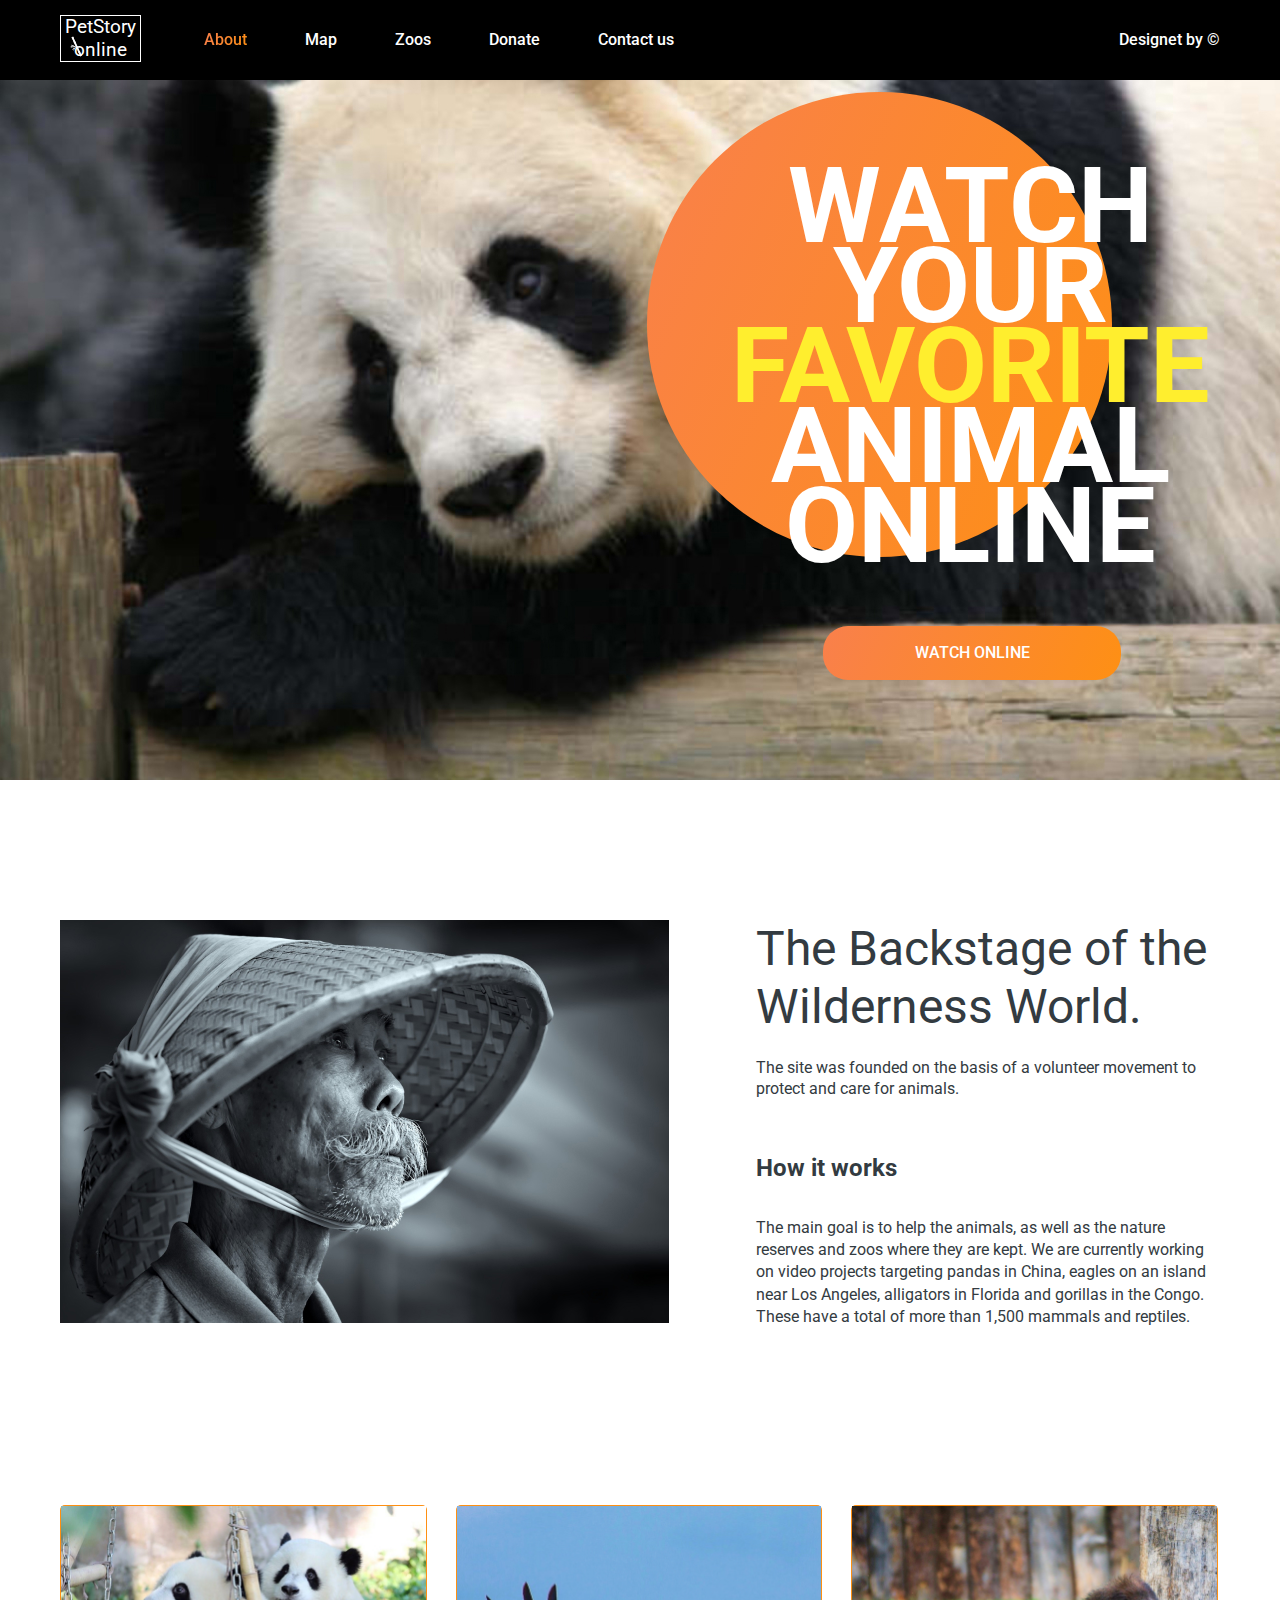
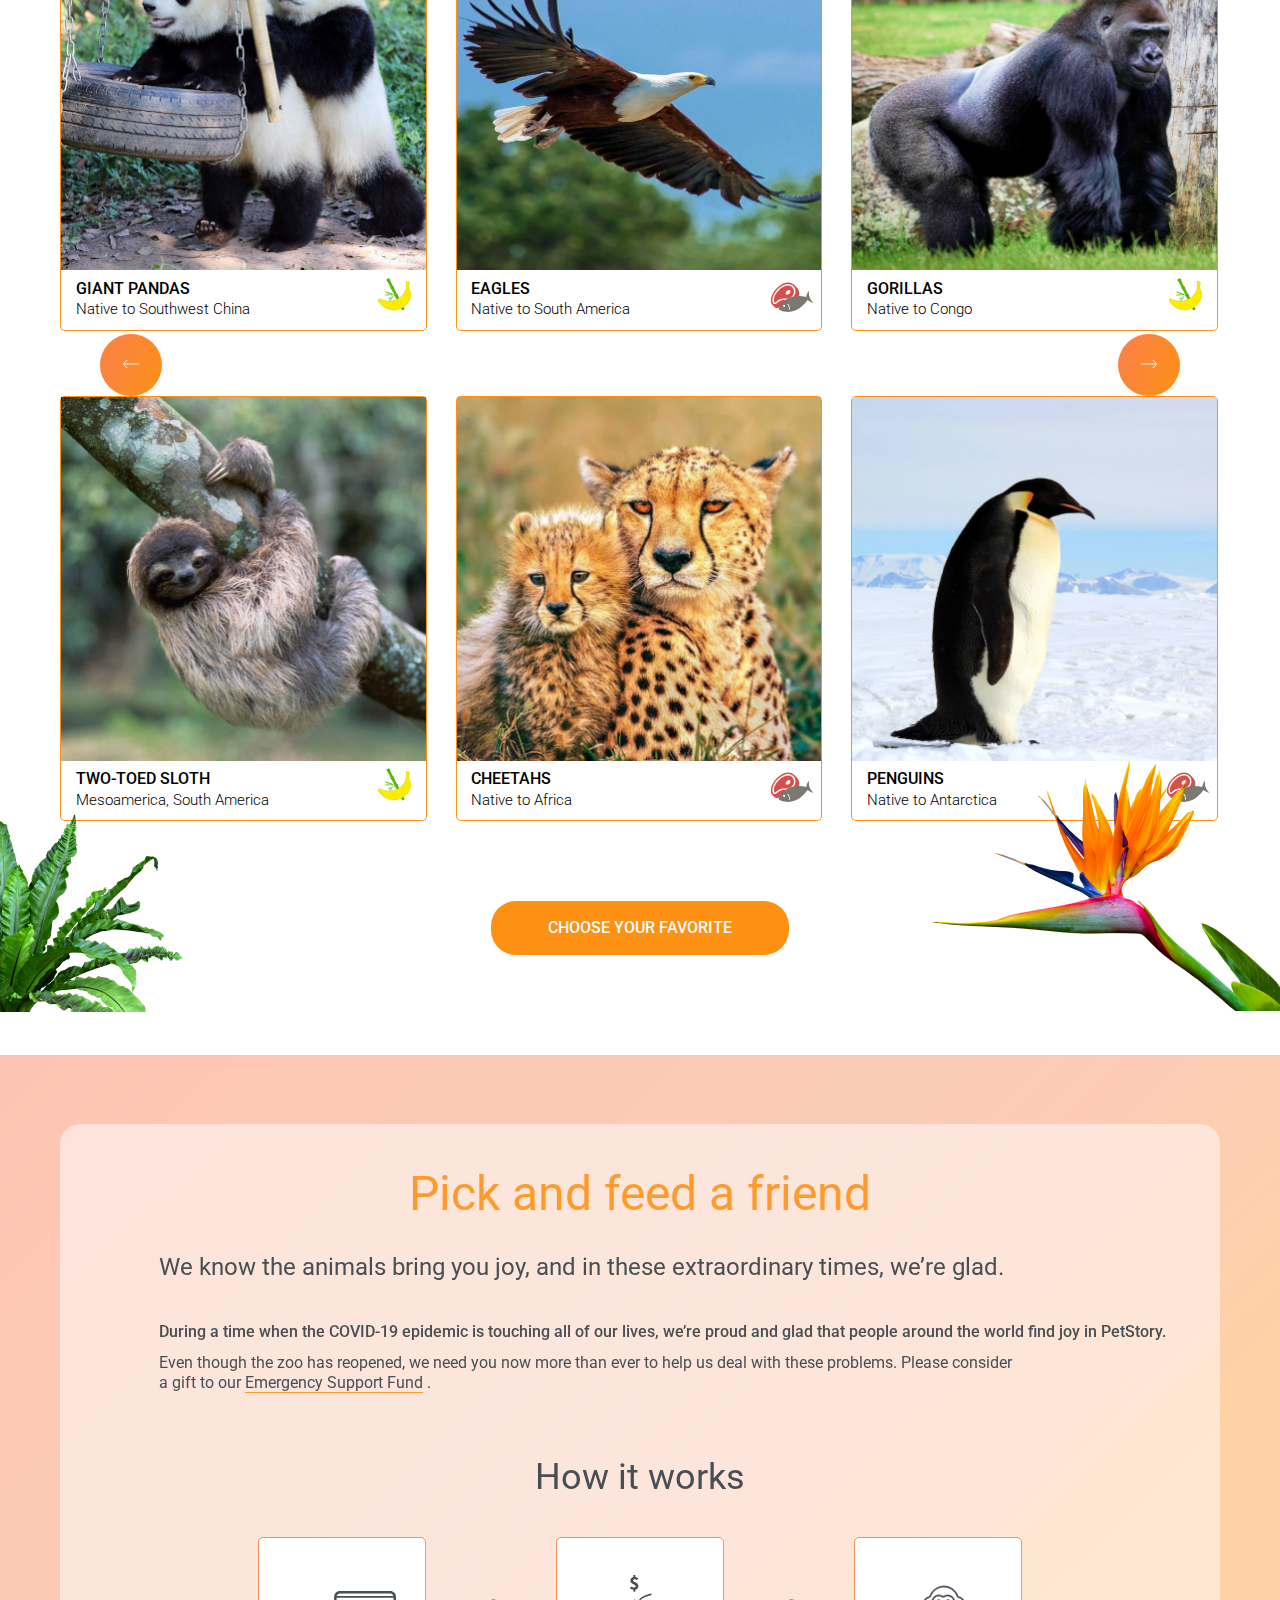
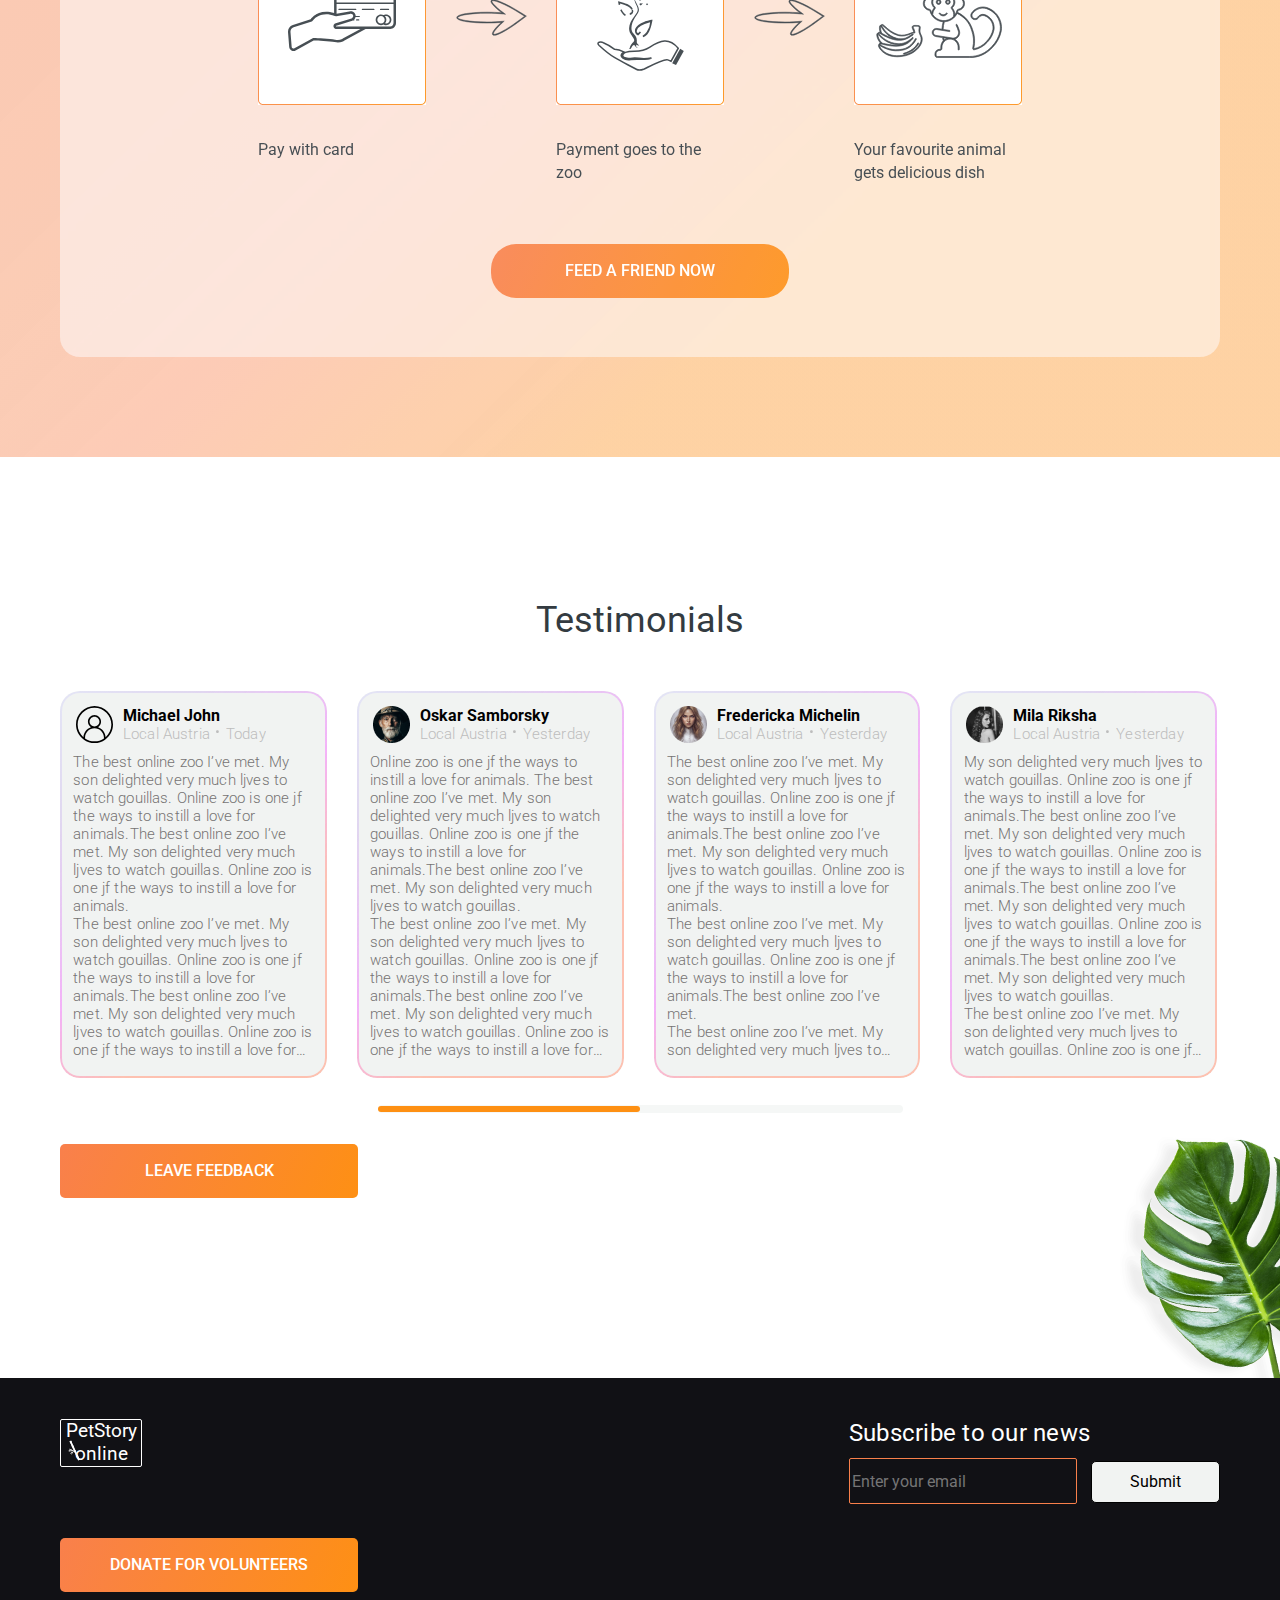
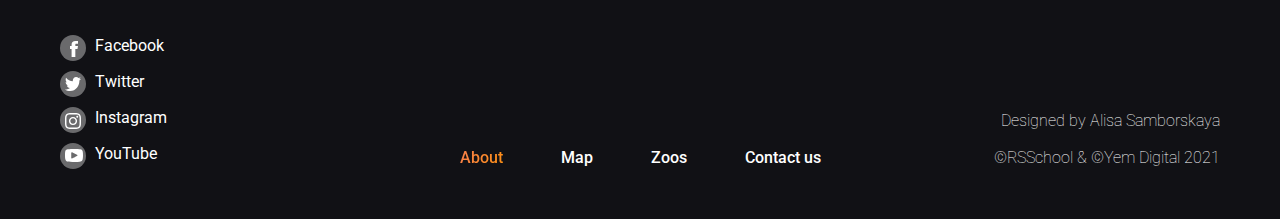
==== commit 966463bf: "refactor: refactor code" ====
--- a/pages/main/index.html
+++ b/pages/main/index.html
@@ -36,7 +36,9 @@
                             <li class="nav-item nav-item_burger"><a href="#">Zoos</a></li>
                             <li class="nav-item nav-item_burger"><a href="../donate/index.html">Donate</a></li>
                             <li class="nav-item nav-item_burger"><a href="#">Contact us</a></li>
-                            <li class="nav-item nav-item_burger"><a class="designet" href="https://www.figma.com/">Designet by ©</a></li>
+                            <li class="nav-item nav-item_burger">
+                              <a class="designet" href="https://www.figma.com/file/ypzT9idgAILaSRVRmDAJxn/online-zoo-3-weeks?node-id=0%3A1">Designet by ©</a>
+                            </li>
                         </ul>
                     </nav>
                     <div class="header-burger">
@@ -85,8 +87,7 @@
     </section>
     <section class="section3">
         <div class="container">
-            <!-- <div class="wrap-slider"> -->
-                <!-- <div class="wrap-cards wrap-cards_dublicate">
+                <div class="wrap-cards">
                     <div class="card card1">
                         <img class="img-card" src="../../assets/images/coala.jpg" alt="coala">
                         <div class="discription">
@@ -135,58 +136,7 @@
                             <img class="meet" src="../../assets/icons/meet-fish_icon.svg" alt="meet-fish">
                         </div>
                     </div>
-                </div> -->
-                <div class="wrap-cards">
-                    <div class="card card1">
-                        <img class="img-card" src="../../assets/images/coala.jpg" alt="coala">
-                        <div class="discription">
-                            <p class="animal-name">giant Pandas</p>
-                            <p class="native">Native to Southwest China</p>
-                            <img class="banana" src="../../assets/icons/banana-bamboo_icon.svg" alt="banana">
-                        </div>
-                    </div>
-                    <div class="card card2">
-                        <img class="img-card" src="../../assets/images/eagles.jpg" alt="eagles">
-                        <div class="discription">
-                            <p class="animal-name">Eagles</p>
-                            <p class="native">Native to South America</p>
-                            <img class="meet" src="../../assets/icons/meet-fish_icon.svg" alt="meet-fish">
-                        </div>
-                    </div>
-                    <div class="card card3">
-                        <img class="img-card" src="../../assets/images/gorillas.jpg" alt="gorillas">
-                        <div class="discription">
-                            <p class="animal-name">Gorillas</p>
-                            <p class="native">Native to Congo</p>
-                            <img class="banana" src="../../assets/icons/banana-bamboo_icon.svg" alt="banana">
-                        </div>
-                    </div>
-                    <div class="card card4">
-                        <img class="img-card" src="../../assets/images/lemur.jpg" alt="lemur">
-                        <div class="discription">
-                            <p class="animal-name">Two-toed Sloth</p>
-                            <p class="native">Mesoamerica, South America</p>
-                            <img class="banana" src="../../assets/icons/banana-bamboo_icon.svg" alt="banana">
-                        </div>
-                    </div>
-                    <div class="card card5">
-                        <img class="img-card" src="../../assets/images/cheetahs.jpg" alt="cheetahs">
-                        <div class="discription">
-                            <p class="animal-name">cheetahs</p>
-                            <p class="native">Native to Africa</p>
-                            <img class="meet" src="../../assets/icons/meet-fish_icon.svg" alt="meet-fish">
-                        </div>
-                    </div>
-                    <div class="card card6">
-                        <img class="img-card" src="../../assets/images/penguins.jpg" alt="penguins">
-                        <div class="discription">
-                            <p class="animal-name">Penguins</p>
-                            <p class="native">Native to Antarctica</p>
-                            <img class="meet" src="../../assets/icons/meet-fish_icon.svg" alt="meet-fish">
-                        </div>
-                    </div>
-                </div>
-            <!-- </div> -->
+                </div>
             <div class="arrow-next">
                 <img class="v-next" src="../../assets/icons/Vector-next.svg" alt="next">
             </div>
@@ -260,7 +210,7 @@
                                 <img class="dot" src="../../assets/icons/dot.svg" alt="dot">
                                 <p class="text-testimonial local">Today</p>
                             </div>
-                            <div class="text-terminationals">
+                            <div class="text-testimonials">
                                 <p class="text-testimonial_pop-up">
                                     The best online zoo I’ve met. My son delighted very much ljves
                                     to watch gouillas. Online zoo is one jf the ways to instill a love
@@ -269,8 +219,7 @@
                                     for animals.<br>
                                     The best online zoo I’ve met. My son delighted very much ljves to watch gouillas.
                                     Online zoo is one jf the ways to instill a love for animals.The best online zoo I’ve met.
-                                    My son delighted very much ljves to watch gouillas. Online zoo is one jf the ways to instill a love for animals.
-                                    
+                                    My son delighted very much ljves to watch gouillas. Online zoo is one jf the ways to instill a love for animals.                                    
                                 </p>
                             </div>
                         </div>
@@ -284,8 +233,8 @@
                         <img class="dot" src="../../assets/icons/dot.svg" alt="dot">
                         <p class="text-testimonial local">Today</p>
                     </div>
-                    <div class="text-terminationals">
-                        <p class="text-testimonial">
+                    <div class="text-testimonials">
+                        <p class="text-testimonial text-testimonial-t">
                             The best online zoo I’ve met. My son delighted very much ljves
                             to watch gouillas. Online zoo is one jf the ways to instill a love
                             for animals.The best online zoo I’ve met. My son delighted very much
@@ -305,7 +254,7 @@
                         <img class="dot" src="../../assets/icons/dot.svg" alt="dot">
                         <p class="text-testimonial local">Yesterday</p>
                     </div>
-                    <div class="text-terminationals">
+                    <div class="text-testimonials">
                         <p class="text-testimonial">
                             Online zoo is one jf the ways to instill a love for animals.
                             The best online zoo I’ve met. My son delighted very much ljves
@@ -331,7 +280,7 @@
                         <img class="dot" src="../../assets/icons/dot.svg" alt="dot">
                         <p class="text-testimonial local">Yesterday</p>
                     </div>
-                    <div class="text-terminationals">
+                    <div class="text-testimonials">
                         <p class="text-testimonial">
                             The best online zoo I’ve met. My son delighted very much ljves
                             to watch gouillas. Online zoo is one jf the ways to instill a love
@@ -353,7 +302,7 @@
                         <img class="dot" src="../../assets/icons/dot.svg" alt="dot">
                         <p class="text-testimonial local">Yesterday</p>
                     </div>
-                    <div class="text-terminationals">
+                    <div class="text-testimonials">
                         <p class="text-testimonial">
                             My son delighted very much ljves to watch gouillas. Online zoo is one
                             jf the ways to instill a love for animals.The best online zoo I’ve met.
@@ -374,7 +323,7 @@
                         <img class="dot" src="../../assets/icons/dot.svg" alt="dot">
                         <p class="text-testimonial local">Today</p>
                     </div>
-                    <div class="text-terminationals">
+                    <div class="text-testimonials">
                         <p class="text-testimonial">
                             The best online zoo I’ve met. My son delighted very much ljves
                             to watch gouillas. Online zoo is one jf the ways to instill a love
@@ -388,147 +337,9 @@
                         </p>
                     </div>
                 </div>
-                <div class="testimonial testimonial2">
-                    <p class="name"><b>Oskar Samborsky</b></p>                        
-                    <div class="location">
-                        <p class="text-testimonial local">Local Austria</p>
-                        <img class="dot" src="../../assets/icons/dot.svg" alt="dot">
-                        <p class="text-testimonial local">Yesterday</p>
-                    </div>
-                    <div class="text-terminationals">
-                        <p class="text-testimonial">
-                            Online zoo is one jf the ways to instill a love for animals.
-                            The best online zoo I’ve met. My son delighted very much ljves
-                            to watch gouillas. Online zoo is one jf the ways to instill a
-                            love for animals.The best online zoo I’ve met. My son delighted
-                            very much ljves to watch gouillas.<br> 
-                            The best online zoo I’ve met. My son delighted very much ljves
-                            to watch gouillas. Online zoo is one jf the ways to instill a
-                            love for animals.The best online zoo I’ve met. My son delighted
-                            very much ljves to watch gouillas. Online zoo is one jf the ways
-                            to instill a love for animals.
-                            The best online zoo I’ve met. My son delighted very much ljves to
-                            watch gouillas. Online zoo is one jf the ways to instill a love for
-                            animals.The best online zoo I’ve met. My son delighted very much ljves
-                            to watch gouillas. Online zoo is one jf the ways to instill a love for animals.
-                        </p>
-                    </div>
-                </div>
-                <div class="testimonial testimonial3">
-                    <p class="name"><b>Fredericka Michelin</b></p>                        
-                    <div class="location">
-                        <p class="text-testimonial local">Local Austria</p>
-                        <img class="dot" src="../../assets/icons/dot.svg" alt="dot">
-                        <p class="text-testimonial local">Yesterday</p>
-                    </div>
-                    <div class="text-terminationals">
-                        <p class="text-testimonial">
-                            The best online zoo I’ve met. My son delighted very much ljves
-                            to watch gouillas. Online zoo is one jf the ways to instill a love
-                            for animals.The best online zoo I’ve met. My son delighted very much
-                            ljves to watch gouillas. Online zoo is one jf the ways to instill a love
-                            for animals.<br>
-                            The best online zoo I’ve met. My son delighted very much ljves to watch gouillas.
-                            Online zoo is one jf the ways to instill a love for animals.The best online zoo I’ve met.<br>
-                            The best online zoo I’ve met. My son delighted very much ljves to watch gouillas.
-                            Online zoo is one jf the ways to instill a love for animals.The best online zoo I’ve met.
-                            My son delighted very much ljves to watch gouillas. Online zoo is one jf the ways to instill a love for animals.
-                        </p>
-                    </div>
-                </div>
-                <div class="testimonial testimonial4">
-                    <p class="name"><b>Mila Riksha</b></p>                        
-                    <div class="location">
-                        <p class="text-testimonial local">Local Austria</p>
-                        <img class="dot" src="../../assets/icons/dot.svg" alt="dot">
-                        <p class="text-testimonial local">Yesterday</p>
-                    </div>
-                    <div class="text-terminationals">
-                        <p class="text-testimonial">
-                            My son delighted very much ljves to watch gouillas. Online zoo is one
-                            jf the ways to instill a love for animals.The best online zoo I’ve met.
-                            My son delighted very much ljves to watch gouillas. Online zoo is one jf the 
-                            ways to instill a love for animals.The best online zoo I’ve met. My son delighted
-                            very much ljves to watch gouillas. Online zoo is one jf the ways to instill a love
-                            for animals.The best online zoo I’ve met. My son delighted very much ljves to watch gouillas.<br>
-                            The best online zoo I’ve met. My son delighted very much ljves to watch gouillas.
-                            Online zoo is one jf the ways to instill a love for animals.The best online zoo I’ve met.
-                            My son delighted very much ljves to watch gouillas. Online zoo is one jf the ways to instill a love for animals.                            
-                        </p>
-                    </div>
-                </div>
-                <div class="testimonial testimonial1">
-                    <p class="name"><b>Michael John</b></p>                        
-                    <div class="location">
-                        <p class="text-testimonial local">Local Austria</p>
-                        <img class="dot" src="../../assets/icons/dot.svg" alt="dot">
-                        <p class="text-testimonial local">Today</p>
-                    </div>
-                    <div class="text-terminationals">
-                        <p class="text-testimonial">
-                            The best online zoo I’ve met. My son delighted very much ljves
-                            to watch gouillas. Online zoo is one jf the ways to instill a love
-                            for animals.The best online zoo I’ve met. My son delighted very much
-                            ljves to watch gouillas. Online zoo is one jf the ways to instill a love
-                            for animals.<br>
-                            The best online zoo I’ve met. My son delighted very much ljves to watch gouillas.
-                            Online zoo is one jf the ways to instill a love for animals.The best online zoo I’ve met.
-                            My son delighted very much ljves to watch gouillas. Online zoo is one jf the ways to instill a love for animals.
-                            
-                        </p>
-                    </div>
-                </div>
-                <div class="testimonial testimonial2">
-                    <p class="name"><b>Oskar Samborsky</b></p>                        
-                    <div class="location">
-                        <p class="text-testimonial local">Local Austria</p>
-                        <img class="dot" src="../../assets/icons/dot.svg" alt="dot">
-                        <p class="text-testimonial local">Yesterday</p>
-                    </div>
-                    <div class="text-terminationals">
-                        <p class="text-testimonial">
-                            Online zoo is one jf the ways to instill a love for animals.
-                            The best online zoo I’ve met. My son delighted very much ljves
-                            to watch gouillas. Online zoo is one jf the ways to instill a
-                            love for animals.The best online zoo I’ve met. My son delighted
-                            very much ljves to watch gouillas.<br> 
-                            The best online zoo I’ve met. My son delighted very much ljves
-                            to watch gouillas. Online zoo is one jf the ways to instill a
-                            love for animals.The best online zoo I’ve met. My son delighted
-                            very much ljves to watch gouillas. Online zoo is one jf the ways
-                            to instill a love for animals.
-                            The best online zoo I’ve met. My son delighted very much ljves to
-                            watch gouillas. Online zoo is one jf the ways to instill a love for
-                            animals.The best online zoo I’ve met. My son delighted very much ljves
-                            to watch gouillas. Online zoo is one jf the ways to instill a love for animals.
-                        </p>
-                    </div>
-                </div>
-                <div class="testimonial testimonial3">
-                    <p class="name"><b>Fredericka Michelin</b></p>                        
-                    <div class="location">
-                        <p class="text-testimonial local">Local Austria</p>
-                        <img class="dot" src="../../assets/icons/dot.svg" alt="dot">
-                        <p class="text-testimonial local">Yesterday</p>
-                    </div>
-                    <div class="text-terminationals">
-                        <p class="text-testimonial">
-                            The best online zoo I’ve met. My son delighted very much ljves
-                            to watch gouillas. Online zoo is one jf the ways to instill a love
-                            for animals.The best online zoo I’ve met. My son delighted very much
-                            ljves to watch gouillas. Online zoo is one jf the ways to instill a love
-                            for animals.<br>
-                            The best online zoo I’ve met. My son delighted very much ljves to watch gouillas.
-                            Online zoo is one jf the ways to instill a love for animals.The best online zoo I’ve met.<br>
-                            The best online zoo I’ve met. My son delighted very much ljves to watch gouillas.
-                            Online zoo is one jf the ways to instill a love for animals.The best online zoo I’ve met.
-                            My son delighted very much ljves to watch gouillas. Online zoo is one jf the ways to instill a love for animals.
-                        </p>
-                    </div>
-                </div>
             </div>
             <div class="line-scrol">
-                <input class="scrol-range" type="range" min="0" max="7" step="1" value="0">
+                <input class="scrol-range" type="range" min="0" max="1" step="1" value="0">
             </div>
             <form class="form_testimonials" action="#">
                 <button class="btn2 btn-testimonials">leave feedback</button>
--- a/pages/main/style.css
+++ b/pages/main/style.css
@@ -18,6 +18,7 @@
     background-image: url(../../assets/images/GiantPanda.jpg);
     background-position: center;
     background-repeat: no-repeat;
+    background-size: cover;
     position: relative;
     margin-bottom: 140px;
 
@@ -182,7 +183,7 @@
     margin-right: 87px;
 }
 .text-backstage {
-   flex: 1;
+    flex: 1;
 }
 .h2 {
     font-weight: 400;
@@ -218,11 +219,6 @@
     position: relative;
     overflow: hidden;
 }
-/* .wrap-slider {
-    position: relative;
-    width: 100%;
-    display: flex;
-} */
 .wrap-cards {
     position: relative;
     width: 100%;
@@ -233,26 +229,16 @@
     margin-bottom: 80px;
     animation: 0.5s ease-in-out;
 }
-/* .wrap-cards_dublicate {
-    display: none;
-}
-.wrap-cards_next {
-    display: block;
-}
-.wrap-cards_next {
-    position: absolute;
-    top: 0;
-} */
 .to-left {
-animation-name: left;
+    animation-name: left;
+    animation-direction: alternate-reverse;
 }
 .to-right {
     animation-name: right;
-    animation-direction: reverse;
 }
 .from-left {
     animation-name: left;
-    animation-direction: reverse;
+    
 }
 .from-right {
     animation-name: right;
@@ -512,14 +498,6 @@
     border-radius: 20px;
     transition-duration: 1s;
 }
-.wrap-testimonial-next {
-    transform: translateX(-267px);
-    transition-duration: 1s;
-}
-.wrap-testimonial-prev {
-    transform: translateX(267px);
-    transition-duration: 1s;
-}
 .testimonial::after {
     position: absolute;
     content: "";
@@ -564,7 +542,7 @@
     left: 156px;
     top: 5px;
 }
-.text-terminationals {
+.text-testimonials {
     width: 90%;
     margin: 0 auto;
     padding-bottom: 19px;
@@ -595,7 +573,7 @@
     border-radius: 5px;
 }
 .scrol-range::-webkit-slider-thumb {
-    width: 100px;
+    width: 50%;
     height: 6px;
     -webkit-appearance: none;
     background: #FE9013;
@@ -606,7 +584,7 @@
     justify-content: center;
     margin-bottom: 31px;
 }
- .scrol-range:hover {
+.scrol-range:hover {
     cursor: pointer;
 }
 .btn2, .btn-footer {
@@ -1397,7 +1375,7 @@
         justify-content: center;
         width: 100%;
         height: 100%;
-        position: absolute;
+        position: fixed;
         z-index: 3000;
         left: -700px;
         background-color: rgba(20, 20, 20, 0.3);
@@ -1432,6 +1410,7 @@
         background-image: url(../../assets/icons/user_icon.svg);
         background-position: 16px 15px;
         background-repeat: no-repeat;
+        -webkit-line-clamp: 17;
     }
     .testimonial_pop-up::after {
         position: absolute;
@@ -1465,7 +1444,7 @@
     .h3-sect5 {
         margin-top: 0;
     }
-    .text-terminationals {
+    .text-testimonials {
         margin: 0;
         padding-left: 18px;
     }
